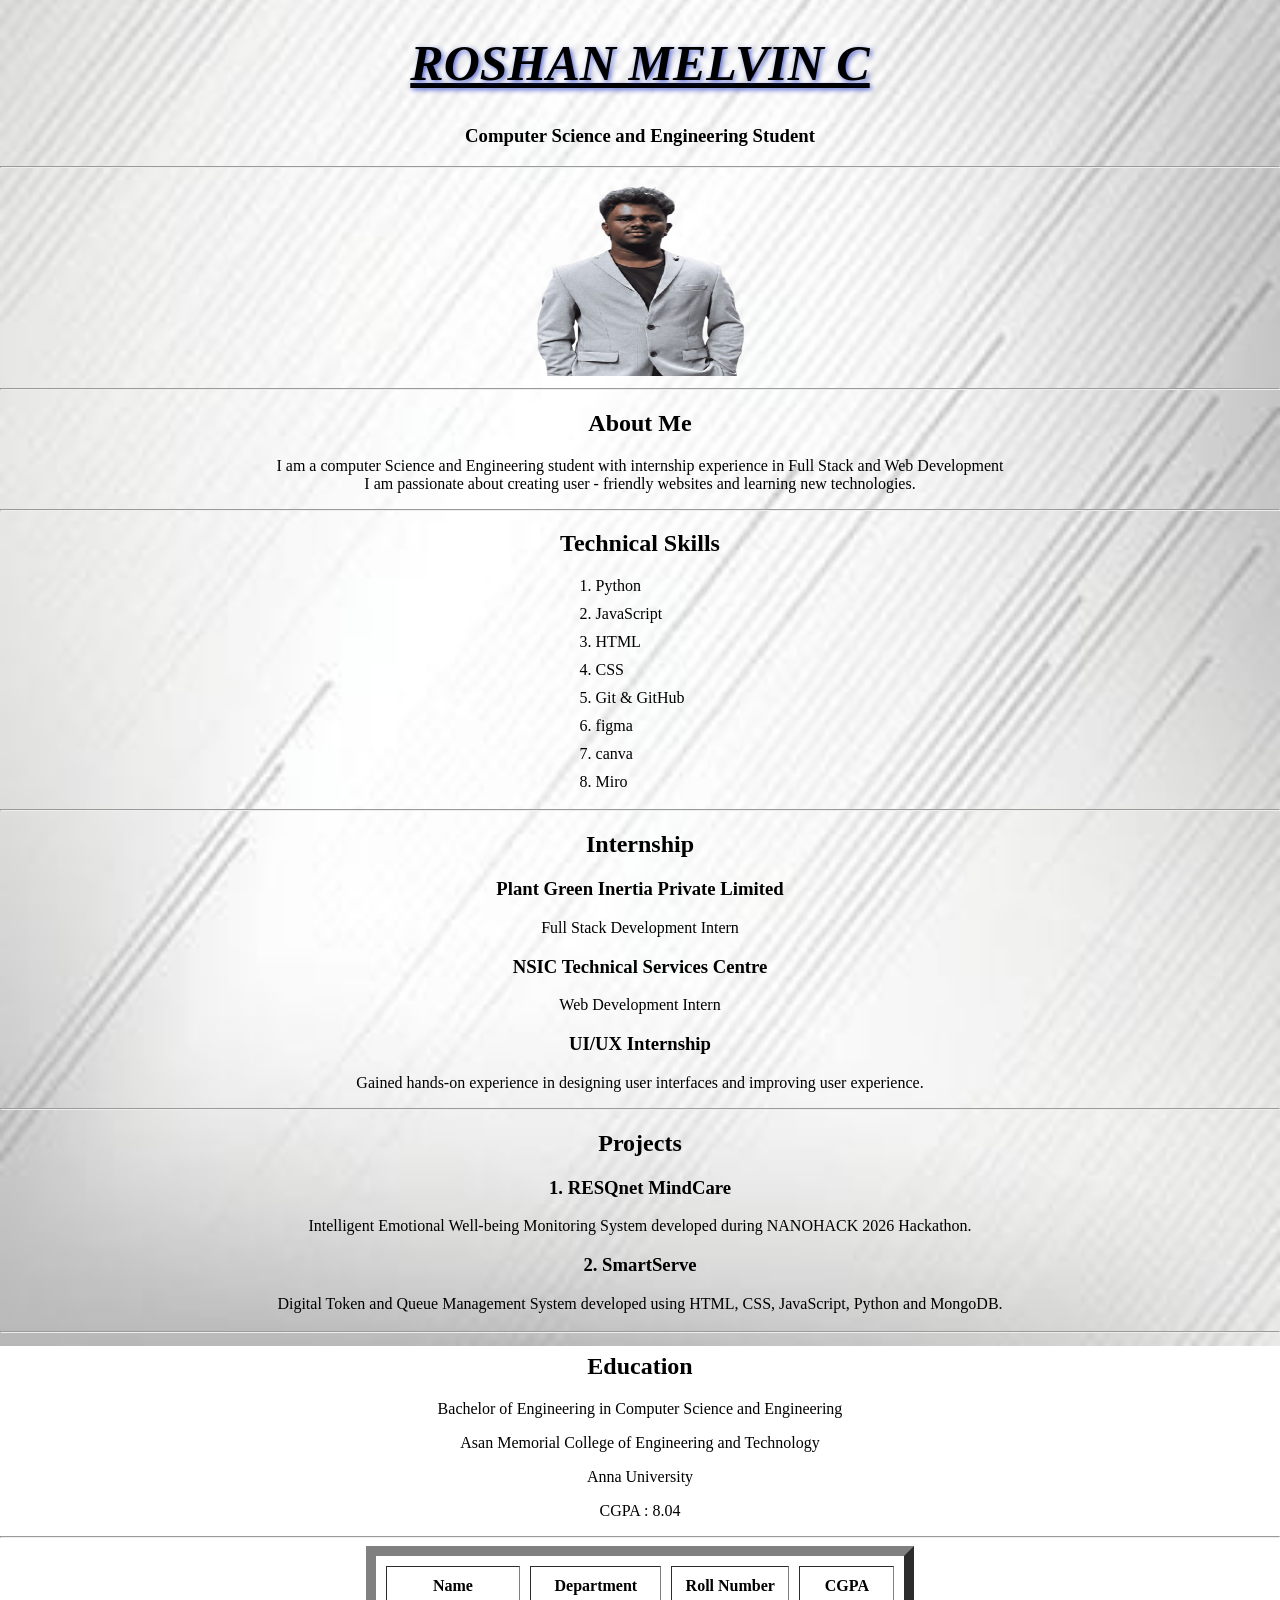
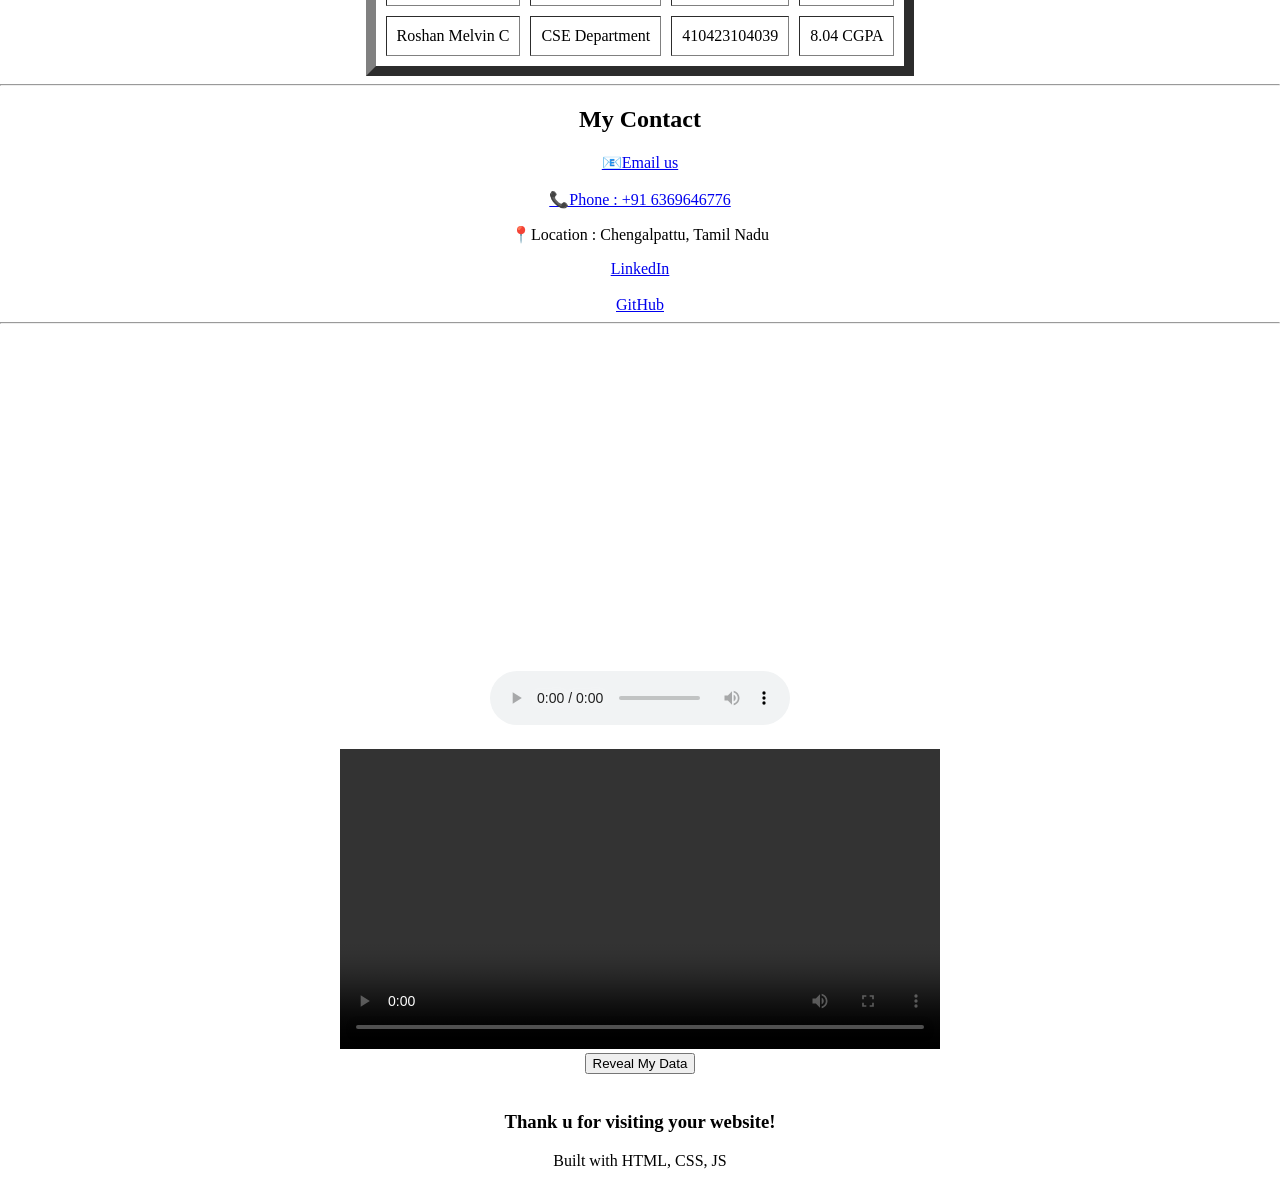
==== index.html @ 1df32031 "Add files via upload" ====
<!DOCTYPE html>
<html lang="en">
<head>

    <title>roshan melvin c - Portfolio</title>
    <link rel="stylesheet" href="folio.css">
</head>
<body>
    <center>
    <h1 class="text-container"> ROSHAN MELVIN C </h1>
    <h3>Computer Science and Engineering Student</h3>
    <hr>
    <img src="WhatsApp_Image_2026-07-28_at_2.01.25_PM-removebg-preview.png" alt="my image" width="300" height="200"><hr>
    <h2>About Me</h2>
    <p>
        I am a computer Science and Engineering student with internship experience
        in Full Stack and Web Development<br> I am passionate about creating 
        user - friendly websites and learning new technologies.
    </p>
<hr>
    
    <h2>Technical Skills</h2>
    <ol class="custom-list">
        <li>Python</li>
        <li>JavaScript</li>
        <li>HTML</li>
        <li>CSS</li>
        <li>Git & GitHub</li>
        <li>figma</li>
        <li>canva</li>
        <li>Miro</li>
    </ol>
    <hr>
    <h2>Internship</h2>
    <h3>Plant Green Inertia Private Limited</h3>
    <p>
        Full Stack Development Intern
    </p>
    <h3>NSIC Technical Services Centre</h3>          
    <p>
        Web Development Intern
    </p>
    <h3>UI/UX Internship</h3>
    <p>
        Gained hands-on experience in designing user interfaces and improving user experience.
    </p>
    <hr>
    <h2>Projects</h2>

    <h3>1. RESQnet MindCare</h3>
    <p>
        Intelligent Emotional Well-being Monitoring System developed during
        NANOHACK 2026 Hackathon.
    </p>

    <h3>2. SmartServe</h3>
    <p>
        Digital Token and Queue Management System developed using
        HTML, CSS, JavaScript, Python and MongoDB.
    </p>
    
    <div class="ui-box"></div><h3>
    <hr>
    <h2>Education</h2>
    <p>
        Bachelor of Engineering in Computer Science and Engineering
    </p>
    <p>
        Asan Memorial College of Engineering and Technology
    </p>
    <p>
        Anna University
    </p>
    <p>
        CGPA : 8.04
    </p>
    <hr>
    <center>
        <table border="10" cellpadding="10" cellspacing="10">
            <tr>
                <th>Name</th>
                <th>Department</th>
                <th>Roll Number</th>
                <th>CGPA</th>
            </tr>
            <tr>
                <td>Roshan Melvin C</td>
                <td>CSE Department</td>
                <td>410423104039</td>
                <td>8.04 CGPA</td>
            </tr>
        </table>        
    </center>
    <hr>
   
    
    <h2>My Contact</h2>
 
  <a href="mailto:roshanmelvinc@gmail.com">📧Email us</a> 
  <br><br> 
    <a href="tel:+916369646776">📞Phone : +91 6369646776</a>

    <p>📍Location : Chengalpattu, Tamil Nadu</p>   <a href="https://www.linkedin.com/in/roshan-melvin-c-5900aa362" target="_blank">LinkedIn</a>
<br><br>
    <a href="https://github.com/roshanmelvinc8" target="_blank">GitHub</a>
    <hr>
    <iframe width="560" height="315" src="https://www.youtube.com/embed/Vsq0itHIOwA?si=XuL3FqBpefOSOFLV" title="YouTube video player" frameborder="0" allow="accelerometer; autoplay; clipboard-write; encrypted-media; gyroscope; picture-in-picture; web-share" referrerpolicy="strict-origin-when-cross-origin" allowfullscreen></iframe>
<div class="audio-container">
    <audio controls>
        <source src="WhatsApp Audio 2026-07-30 at 2.30.30 PM.mpeg" type="audio/mpeg">
        Your browser does not support the audio element.
    </audio>
</div>
<div class="video-container">
    <video src="WhatsApp Video 2026-07-29 at 2.22.00 PM.mp4" controls></video>
</div>
</audio>
<button id = "RevealButton">Reveal My Data</button>
<div id = "displayDiv"></div>
<script src="log.js"></script>
<br>

        <h3>Thank u for visiting your website!  </h3>
        <p>Built with HTML, CSS, JS</p>

         
    <title>time clock</title>
    <center>

     <p id="currentTime"></p>
     <script src="folio.js"></script>
        
</center>

</body>
</html>
---- folio.css ----
.custom-list{
display: inline-block;
margin:0% auto;
text-align: left;
padding-left: 20px;
padding-right: 20px;
}

.custom-list li{
    margin-bottom: 10px;
}
.logbox :hover{
    background-color: #b831b6;
    color: #5d1048;
}
.audio-container {
    text-align: center;
    margin-top: 20px;
}
.video-container {
    text-align: center;
    margin-top: 20px;
    
}
.video-container video {
    width: 100%;
    max-width: 600px;
}
body{
    background-image: url('WhatsApp Image 2026-07-30 at 9.14.13 PM (1).jpeg');
    margin: 0;
    min-height: 100vh;
    background-size: cover;
    background-repeat: no-repeat;
    background-position: center;
    background-attachment: fixed;
}
.text-container {
    font-family: 'Times New Roman', Times, serif;
    font-size: 50px;
    font-style: italic;
    font-weight: bold;
    font-variant: small-caps;
    font-display:fallback;
    color: black;
    text-decoration:underline;
    text-shadow: 2px 2px 5px rgba(29, 54, 198, 0.708);
}

.contact-button {
    background-color: #5d1048;
    color: #fff;
    border: none;
    padding: 10px 20px;
    cursor: pointer;
    border-radius: 5px;
}
.contact-button:hover {
    background-color: #3c411ee1;
}
h1{
    text-align: center;
    color: #d32044cc; 

}
.details {
    margin-top: 20px;
    font-size: 18px;
    font-weight: 100px;
}
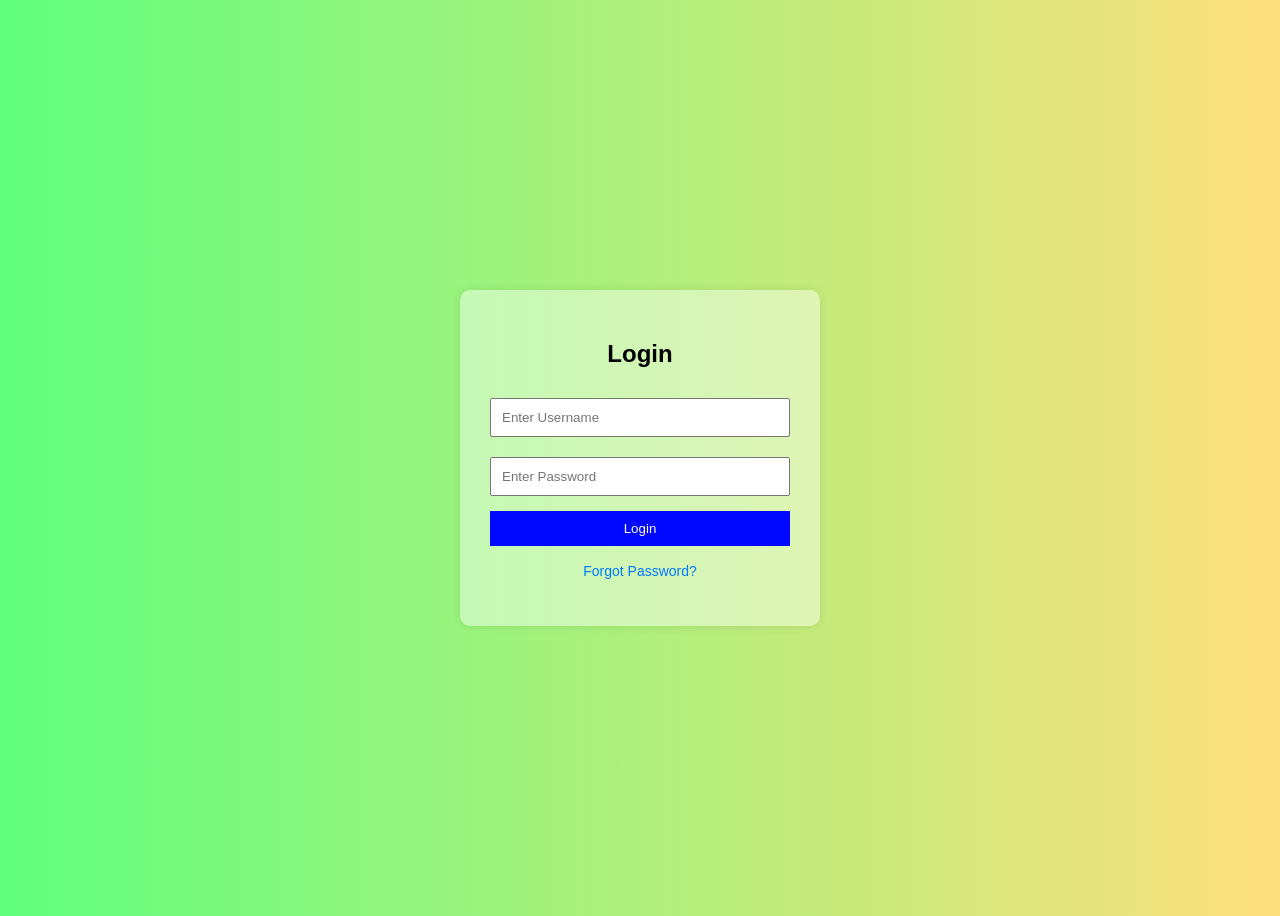
==== commit b70ac1bd: "Add files via upload" ====
--- a/index.html
+++ b/index.html
@@ -1,136 +1,29 @@
 <!DOCTYPE html>
 <html lang="en">
 <head>
-
-    <title>roshan melvin c - Portfolio</title>
-    <link rel="stylesheet" href="folio.css">
+    <meta charset="UTF-8">
+    <title>Login</title>
+    <link rel="stylesheet" href="log.css">
 </head>
 <body>
-    <center>
-    <h1 class="text-container"> ROSHAN MELVIN C </h1>
-    <h3>Computer Science and Engineering Student</h3>
-    <hr>
-    <img src="WhatsApp_Image_2026-07-28_at_2.01.25_PM-removebg-preview.png" alt="my image" width="300" height="200"><hr>
-    <h2>About Me</h2>
-    <p>
-        I am a computer Science and Engineering student with internship experience
-        in Full Stack and Web Development<br> I am passionate about creating 
-        user - friendly websites and learning new technologies.
-    </p>
-<hr>
-    
-    <h2>Technical Skills</h2>
-    <ol class="custom-list">
-        <li>Python</li>
-        <li>JavaScript</li>
-        <li>HTML</li>
-        <li>CSS</li>
-        <li>Git & GitHub</li>
-        <li>figma</li>
-        <li>canva</li>
-        <li>Miro</li>
-    </ol>
-    <hr>
-    <h2>Internship</h2>
-    <h3>Plant Green Inertia Private Limited</h3>
-    <p>
-        Full Stack Development Intern
-    </p>
-    <h3>NSIC Technical Services Centre</h3>          
-    <p>
-        Web Development Intern
-    </p>
-    <h3>UI/UX Internship</h3>
-    <p>
-        Gained hands-on experience in designing user interfaces and improving user experience.
-    </p>
-    <hr>
-    <h2>Projects</h2>
+    <div class="login-container">
+        <h2>Login</h2>
+        <input type="text" id="username" placeholder="Enter Username">
+        <input type="password" id="password" placeholder="Enter Password">
+        <button onclick="login()">Login</button>
+        <p><a href="#" onclick="showForgotPassword(); return false;">Forgot Password?</a></p>
+        <p id="error"></p>
 
-    <h3>1. RESQnet MindCare</h3>
-    <p>
-        Intelligent Emotional Well-being Monitoring System developed during
-        NANOHACK 2026 Hackathon.
-    </p>
+        <div id="forgot-password-form" class="forgot-password-form">
+            <h3>Reset Password</h3>
+            <input type="password" id="newPassword" placeholder="Set New Password">
+            <input type="password" id="confirmPassword" placeholder="Confirm New Password">
+            <button type="button" onclick="resetPassword()">Reset Password</button>
+            <p id="reset-message"></p>
+            <a href="#" onclick="hideForgotPassword(); return false;">Back to Login</a>
+        </div>
+    </div>
 
-    <h3>2. SmartServe</h3>
-    <p>
-        Digital Token and Queue Management System developed using
-        HTML, CSS, JavaScript, Python and MongoDB.
-    </p>
-    
-    <div class="ui-box"></div><h3>
-    <hr>
-    <h2>Education</h2>
-    <p>
-        Bachelor of Engineering in Computer Science and Engineering
-    </p>
-    <p>
-        Asan Memorial College of Engineering and Technology
-    </p>
-    <p>
-        Anna University
-    </p>
-    <p>
-        CGPA : 8.04
-    </p>
-    <hr>
-    <center>
-        <table border="10" cellpadding="10" cellspacing="10">
-            <tr>
-                <th>Name</th>
-                <th>Department</th>
-                <th>Roll Number</th>
-                <th>CGPA</th>
-            </tr>
-            <tr>
-                <td>Roshan Melvin C</td>
-                <td>CSE Department</td>
-                <td>410423104039</td>
-                <td>8.04 CGPA</td>
-            </tr>
-        </table>        
-    </center>
-    <hr>
-   
-    
-    <h2>My Contact</h2>
- 
-  <a href="mailto:roshanmelvinc@gmail.com">📧Email us</a> 
-  <br><br> 
-    <a href="tel:+916369646776">📞Phone : +91 6369646776</a>
-
-    <p>📍Location : Chengalpattu, Tamil Nadu</p>   <a href="https://www.linkedin.com/in/roshan-melvin-c-5900aa362" target="_blank">LinkedIn</a>
-<br><br>
-    <a href="https://github.com/roshanmelvinc8" target="_blank">GitHub</a>
-    <hr>
-    <iframe width="560" height="315" src="https://www.youtube.com/embed/Vsq0itHIOwA?si=XuL3FqBpefOSOFLV" title="YouTube video player" frameborder="0" allow="accelerometer; autoplay; clipboard-write; encrypted-media; gyroscope; picture-in-picture; web-share" referrerpolicy="strict-origin-when-cross-origin" allowfullscreen></iframe>
-<div class="audio-container">
-    <audio controls>
-        <source src="WhatsApp Audio 2026-07-30 at 2.30.30 PM.mpeg" type="audio/mpeg">
-        Your browser does not support the audio element.
-    </audio>
-</div>
-<div class="video-container">
-    <video src="WhatsApp Video 2026-07-29 at 2.22.00 PM.mp4" controls></video>
-</div>
-</audio>
-<button id = "RevealButton">Reveal My Data</button>
-<div id = "displayDiv"></div>
-<script src="log.js"></script>
-<br>
-
-        <h3>Thank u for visiting your website!  </h3>
-        <p>Built with HTML, CSS, JS</p>
-
-         
-    <title>time clock</title>
-    <center>
-
-     <p id="currentTime"></p>
-     <script src="folio.js"></script>
-        
-</center>
-
+    <script src="log.js"></script>
 </body>
-</html>+</html
--- a/log.css
+++ b/log.css
@@ -0,0 +1,59 @@
+body {
+    font-family: Arial;
+    background: linear-gradient(to right, #5fff7c, #fedf7b);
+    display: flex;
+    justify-content: center;
+    align-items: center;
+    height: 100vh;
+}
+
+.login-container {
+    background: rgba(255, 255, 255, 0.433);
+    padding: 30px;
+    border-radius: 10px;
+    box-shadow: 0 0 10px rgba(0,0,0,0.1);
+    width: 300px;
+    text-align: center;
+}
+
+input {
+    width: 100%;
+    padding: 10px;
+    margin: 10px 0;
+    box-sizing: border-box;
+}
+
+button {
+    width: 100%;
+    padding: 10px;
+    background: #0008ff;
+    color: white;
+    border: none;
+    cursor: pointer;
+    margin-top: 5px;
+}
+
+.forgot-password-form {
+    display: none;
+    margin-top: 15px;
+    padding-top: 15px;
+    border-top: 1px solid #ddd;
+}
+
+.forgot-password-form h3 {
+    margin: 0 0 10px;
+}
+
+.forgot-password-form a,
+.login-container a {
+    color: #0078ff;
+    text-decoration: none;
+    font-size: 14px;
+}
+
+#error,
+#reset-message {
+    color: red;
+    font-size: 14px;
+    margin-top: 10px;
+}
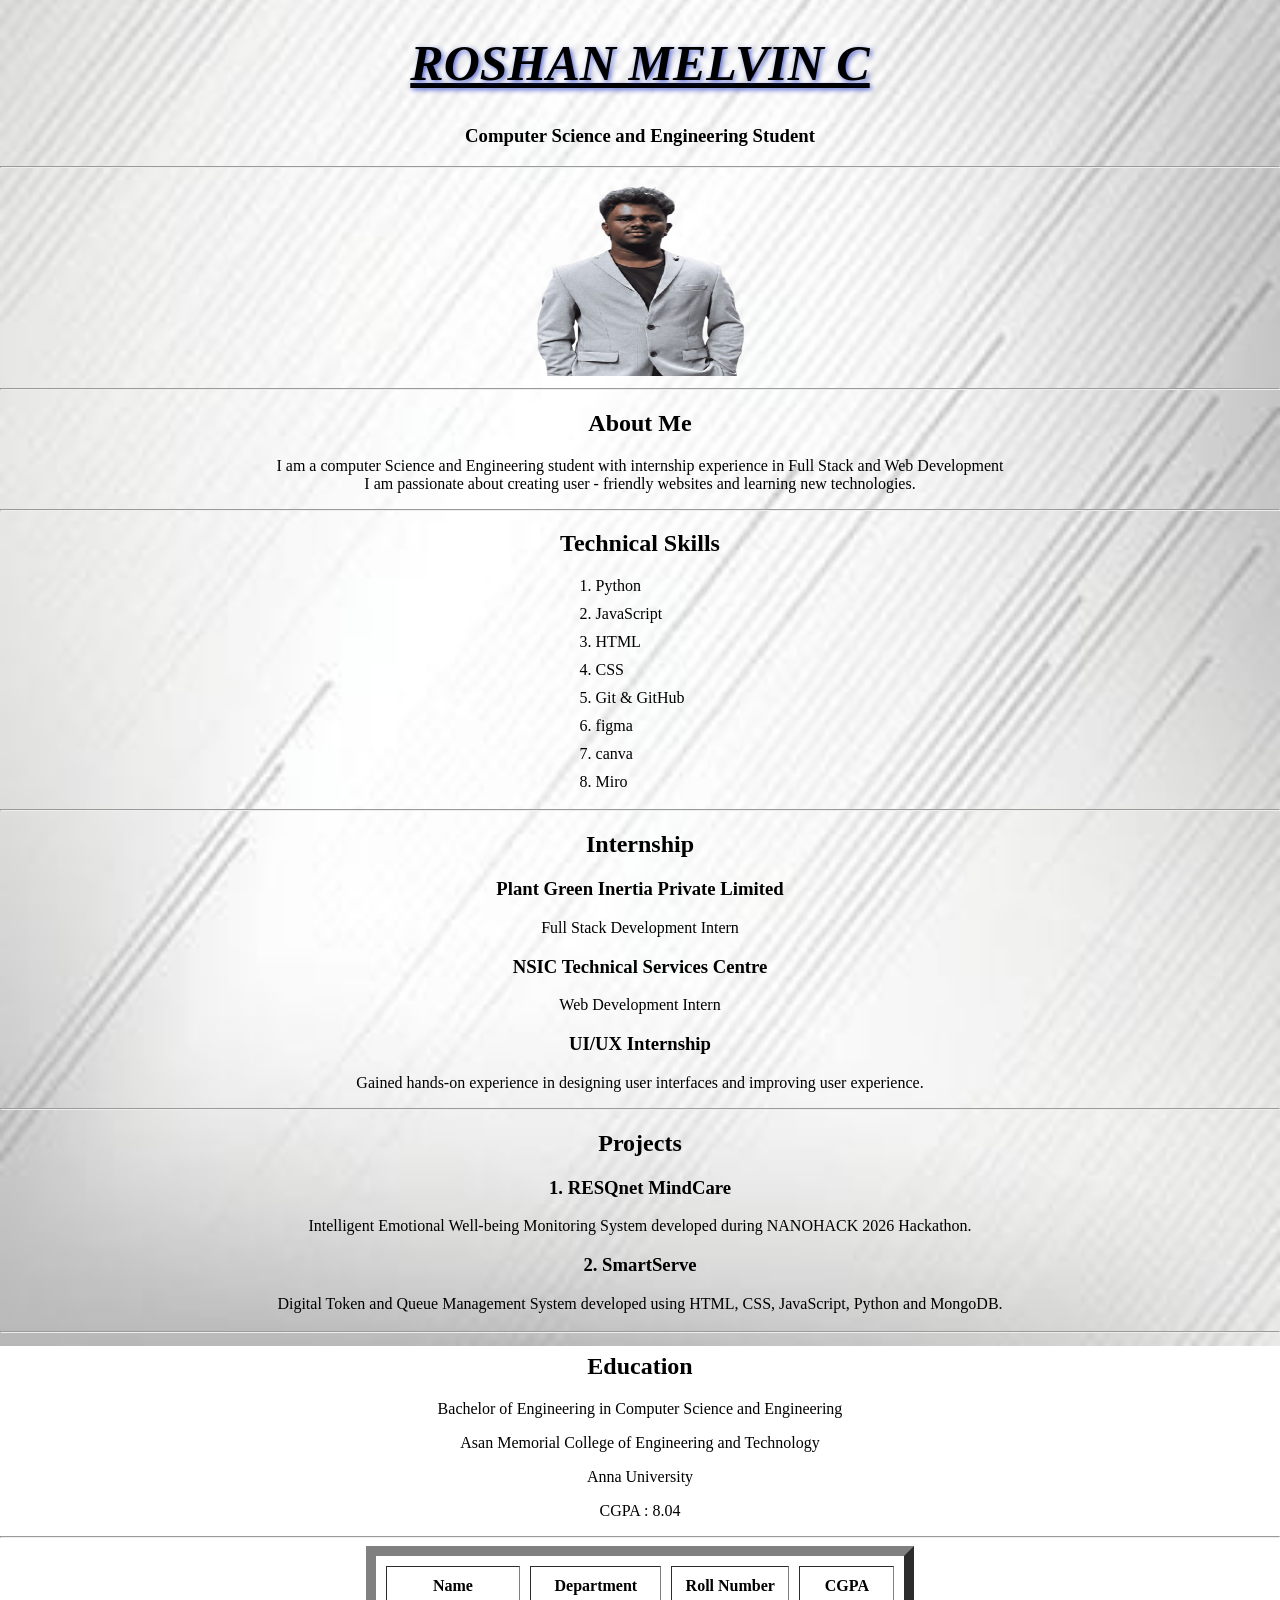
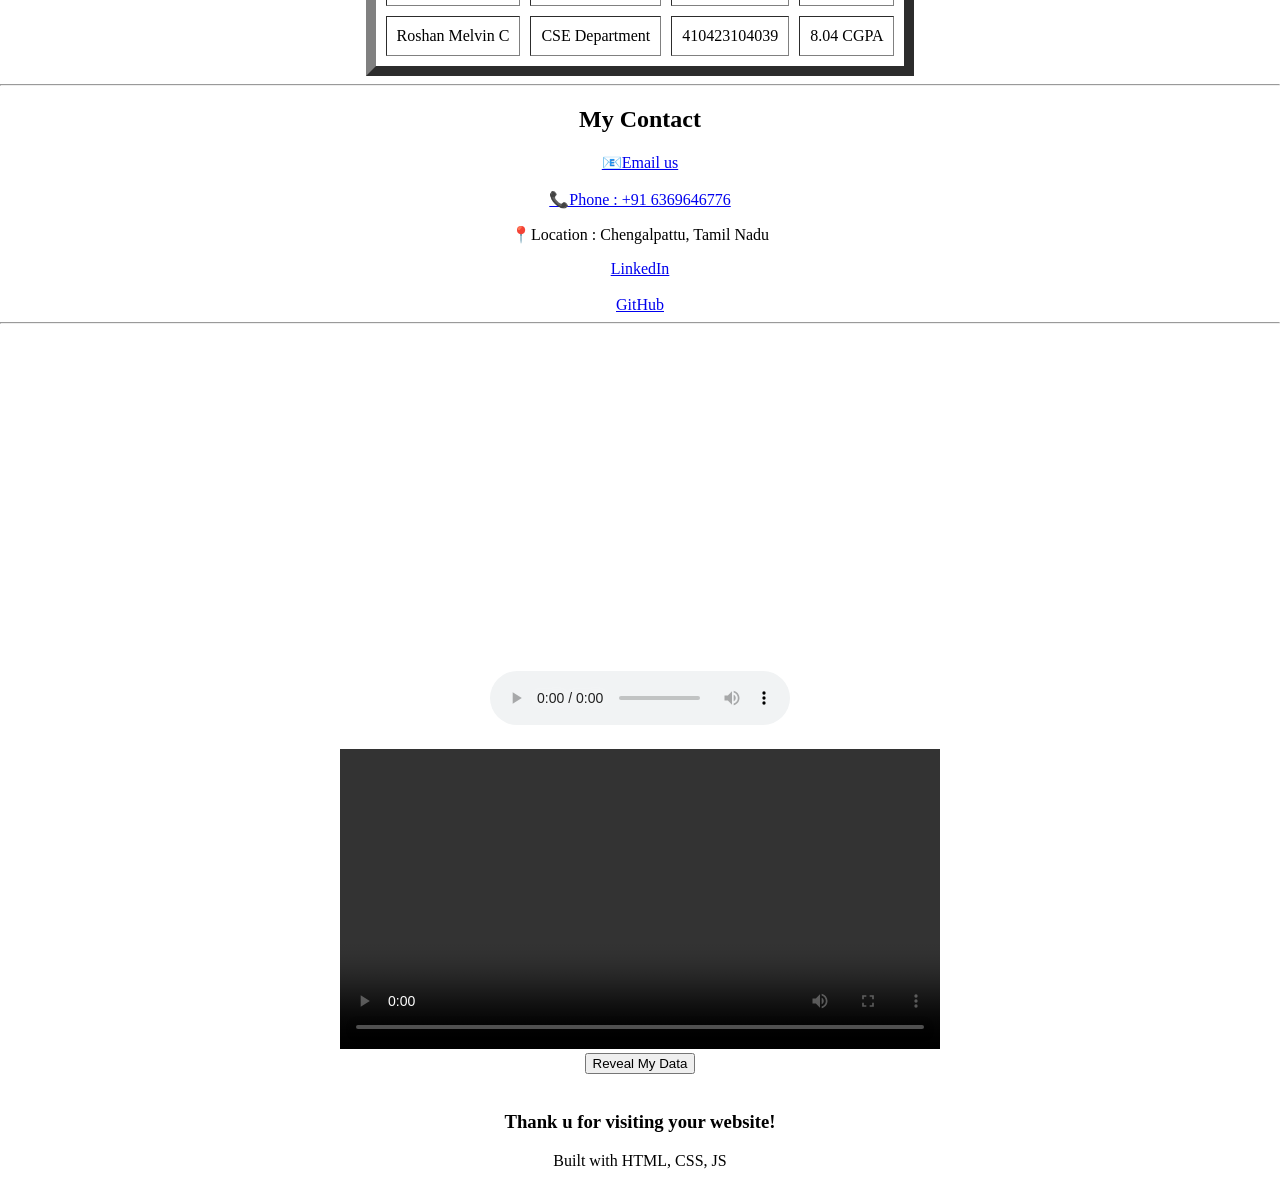
==== commit ca45399e: "Add files via upload" ====
--- a/index.html
+++ b/index.html
@@ -1,29 +1,136 @@
 <!DOCTYPE html>
 <html lang="en">
 <head>
-    <meta charset="UTF-8">
-    <title>Login</title>
-    <link rel="stylesheet" href="log.css">
+
+    <title>roshan melvin c - Portfolio</title>
+    <link rel="stylesheet" href="folio.css">
 </head>
 <body>
-    <div class="login-container">
-        <h2>Login</h2>
-        <input type="text" id="username" placeholder="Enter Username">
-        <input type="password" id="password" placeholder="Enter Password">
-        <button onclick="login()">Login</button>
-        <p><a href="#" onclick="showForgotPassword(); return false;">Forgot Password?</a></p>
-        <p id="error"></p>
+    <center>
+    <h1 class="text-container"> ROSHAN MELVIN C </h1>
+    <h3>Computer Science and Engineering Student</h3>
+    <hr>
+    <img src="WhatsApp_Image_2026-07-28_at_2.01.25_PM-removebg-preview.png" alt="my image" width="300" height="200"><hr>
+    <h2>About Me</h2>
+    <p>
+        I am a computer Science and Engineering student with internship experience
+        in Full Stack and Web Development<br> I am passionate about creating 
+        user - friendly websites and learning new technologies.
+    </p>
+<hr>
+    
+    <h2>Technical Skills</h2>
+    <ol class="custom-list">
+        <li>Python</li>
+        <li>JavaScript</li>
+        <li>HTML</li>
+        <li>CSS</li>
+        <li>Git & GitHub</li>
+        <li>figma</li>
+        <li>canva</li>
+        <li>Miro</li>
+    </ol>
+    <hr>
+    <h2>Internship</h2>
+    <h3>Plant Green Inertia Private Limited</h3>
+    <p>
+        Full Stack Development Intern
+    </p>
+    <h3>NSIC Technical Services Centre</h3>          
+    <p>
+        Web Development Intern
+    </p>
+    <h3>UI/UX Internship</h3>
+    <p>
+        Gained hands-on experience in designing user interfaces and improving user experience.
+    </p>
+    <hr>
+    <h2>Projects</h2>
 
-        <div id="forgot-password-form" class="forgot-password-form">
-            <h3>Reset Password</h3>
-            <input type="password" id="newPassword" placeholder="Set New Password">
-            <input type="password" id="confirmPassword" placeholder="Confirm New Password">
-            <button type="button" onclick="resetPassword()">Reset Password</button>
-            <p id="reset-message"></p>
-            <a href="#" onclick="hideForgotPassword(); return false;">Back to Login</a>
-        </div>
-    </div>
+    <h3>1. RESQnet MindCare</h3>
+    <p>
+        Intelligent Emotional Well-being Monitoring System developed during
+        NANOHACK 2026 Hackathon.
+    </p>
 
-    <script src="log.js"></script>
+    <h3>2. SmartServe</h3>
+    <p>
+        Digital Token and Queue Management System developed using
+        HTML, CSS, JavaScript, Python and MongoDB.
+    </p>
+    
+    <div class="ui-box"></div><h3>
+    <hr>
+    <h2>Education</h2>
+    <p>
+        Bachelor of Engineering in Computer Science and Engineering
+    </p>
+    <p>
+        Asan Memorial College of Engineering and Technology
+    </p>
+    <p>
+        Anna University
+    </p>
+    <p>
+        CGPA : 8.04
+    </p>
+    <hr>
+    <center>
+        <table border="10" cellpadding="10" cellspacing="10">
+            <tr>
+                <th>Name</th>
+                <th>Department</th>
+                <th>Roll Number</th>
+                <th>CGPA</th>
+            </tr>
+            <tr>
+                <td>Roshan Melvin C</td>
+                <td>CSE Department</td>
+                <td>410423104039</td>
+                <td>8.04 CGPA</td>
+            </tr>
+        </table>        
+    </center>
+    <hr>
+   
+    
+    <h2>My Contact</h2>
+ 
+  <a href="mailto:roshanmelvinc@gmail.com">📧Email us</a> 
+  <br><br> 
+    <a href="tel:+916369646776">📞Phone : +91 6369646776</a>
+
+    <p>📍Location : Chengalpattu, Tamil Nadu</p>   <a href="https://www.linkedin.com/in/roshan-melvin-c-5900aa362" target="_blank">LinkedIn</a>
+<br><br>
+    <a href="https://github.com/roshanmelvinc8" target="_blank">GitHub</a>
+    <hr>
+    <iframe width="560" height="315" src="https://www.youtube.com/embed/Vsq0itHIOwA?si=XuL3FqBpefOSOFLV" title="YouTube video player" frameborder="0" allow="accelerometer; autoplay; clipboard-write; encrypted-media; gyroscope; picture-in-picture; web-share" referrerpolicy="strict-origin-when-cross-origin" allowfullscreen></iframe>
+<div class="audio-container">
+    <audio controls>
+        <source src="WhatsApp Audio 2026-07-30 at 2.30.30 PM.mpeg" type="audio/mpeg">
+        Your browser does not support the audio element.
+    </audio>
+</div>
+<div class="video-container">
+    <video src="WhatsApp Video 2026-07-29 at 2.22.00 PM.mp4" controls></video>
+</div>
+</audio>
+<button id = "RevealButton">Reveal My Data</button>
+<div id = "displayDiv"></div>
+<script src="log.js"></script>
+<br>
+
+        <h3>Thank u for visiting your website!  </h3>
+        <p>Built with HTML, CSS, JS</p>
+
+         
+    <title>time clock</title>
+    <center>
+
+     <p id="currentTime"></p>
+     <script src="log.js"></script>
+        
+</center>
+
 </body>
-</html+</html>
--- a/folio.css
+++ b/folio.css
@@ -0,0 +1,70 @@
+.custom-list{
+display: inline-block;
+margin:0% auto;
+text-align: left;
+padding-left: 20px;
+padding-right: 20px;
+}
+
+.custom-list li{
+    margin-bottom: 10px;
+}
+.logbox :hover{
+    background-color: #b831b6;
+    color: #5d1048;
+}
+.audio-container {
+    text-align: center;
+    margin-top: 20px;
+}
+.video-container {
+    text-align: center;
+    margin-top: 20px;
+    
+}
+.video-container video {
+    width: 100%;
+    max-width: 600px;
+}
+body{
+    background-image: url('WhatsApp Image 2026-07-30 at 9.14.13 PM (1).jpeg');
+    margin: 0;
+    min-height: 100vh;
+    background-size: cover;
+    background-repeat: no-repeat;
+    background-position: center;
+    background-attachment: fixed;
+}
+.text-container {
+    font-family: 'Times New Roman', Times, serif;
+    font-size: 50px;
+    font-style: italic;
+    font-weight: bold;
+    font-variant: small-caps;
+    font-display:fallback;
+    color: black;
+    text-decoration:underline;
+    text-shadow: 2px 2px 5px rgba(29, 54, 198, 0.708);
+}
+
+.contact-button {
+    background-color: #5d1048;
+    color: #fff;
+    border: none;
+    padding: 10px 20px;
+    cursor: pointer;
+    border-radius: 5px;
+}
+.contact-button:hover {
+    background-color: #3c411ee1;
+}
+h1{
+    text-align: center;
+    color: #d32044cc; 
+
+}
+.details {
+    margin-top: 20px;
+    font-size: 18px;
+    font-weight: 100px;
+}
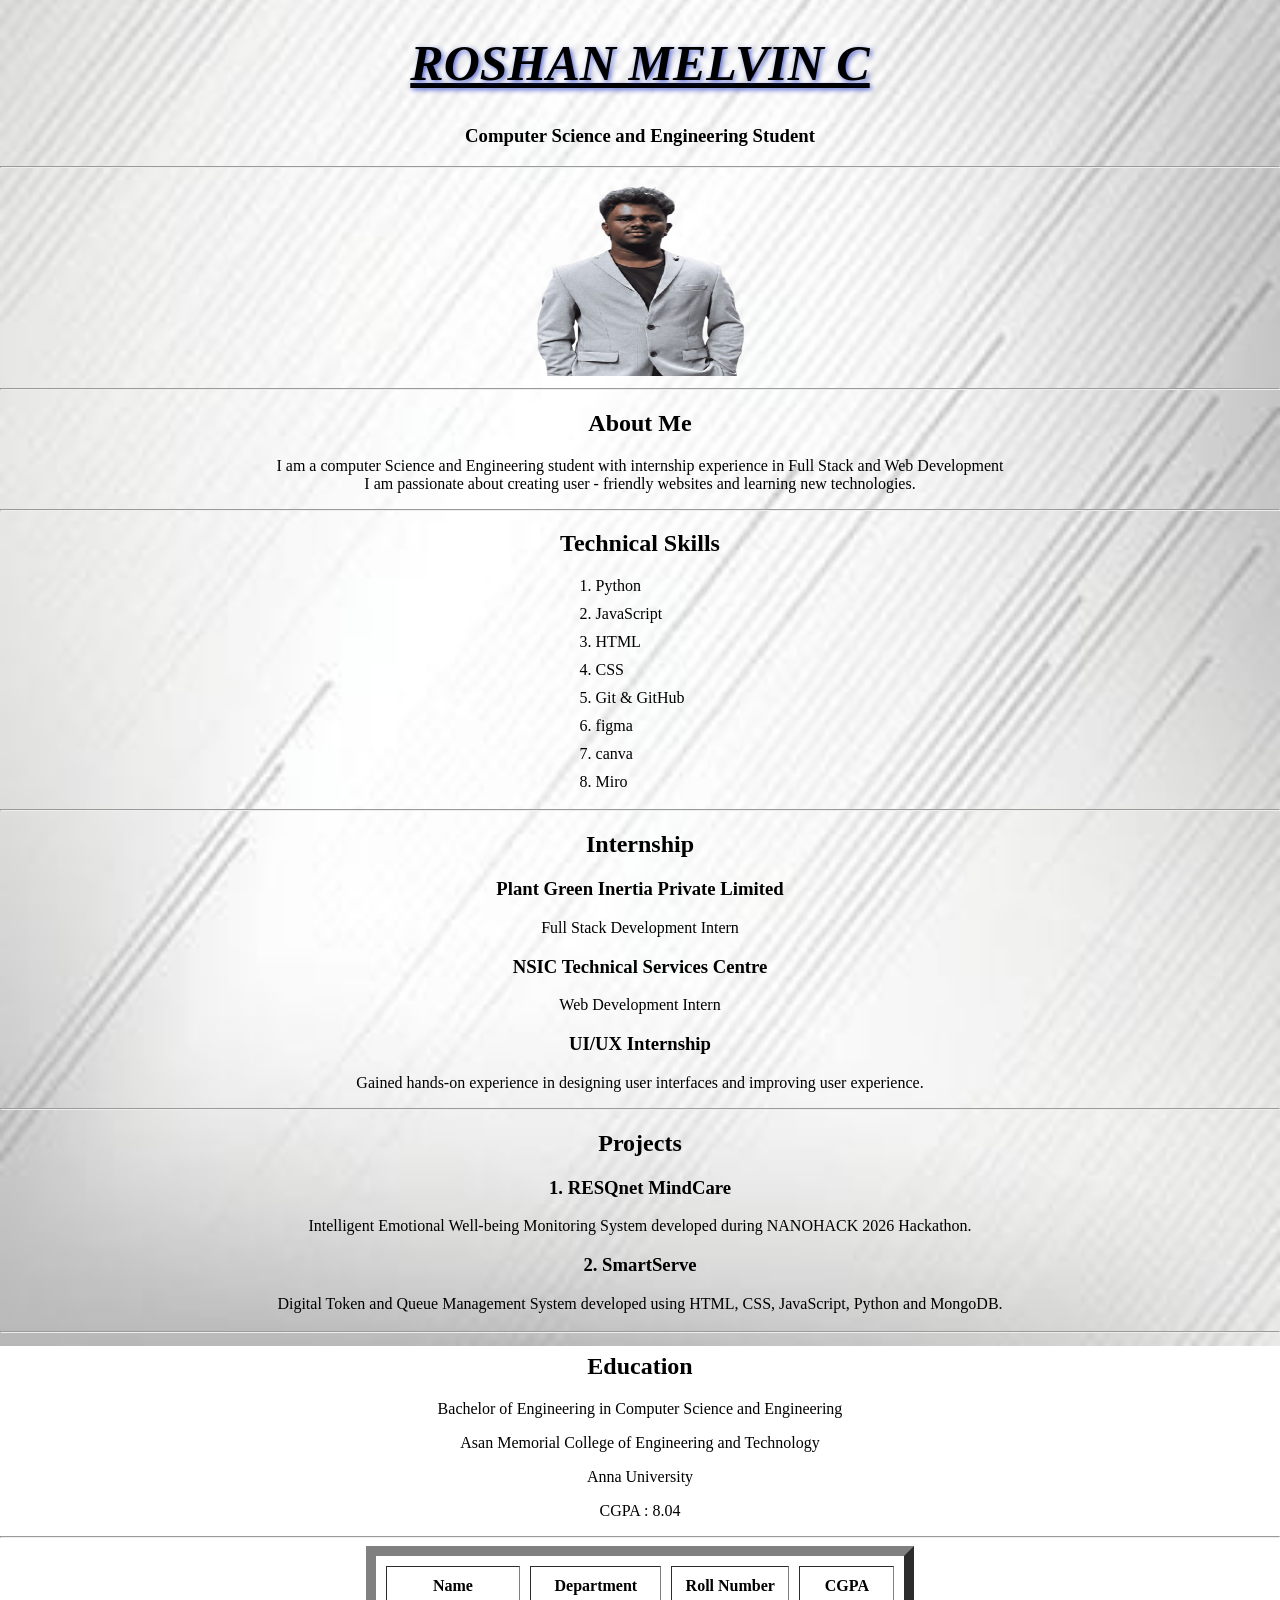
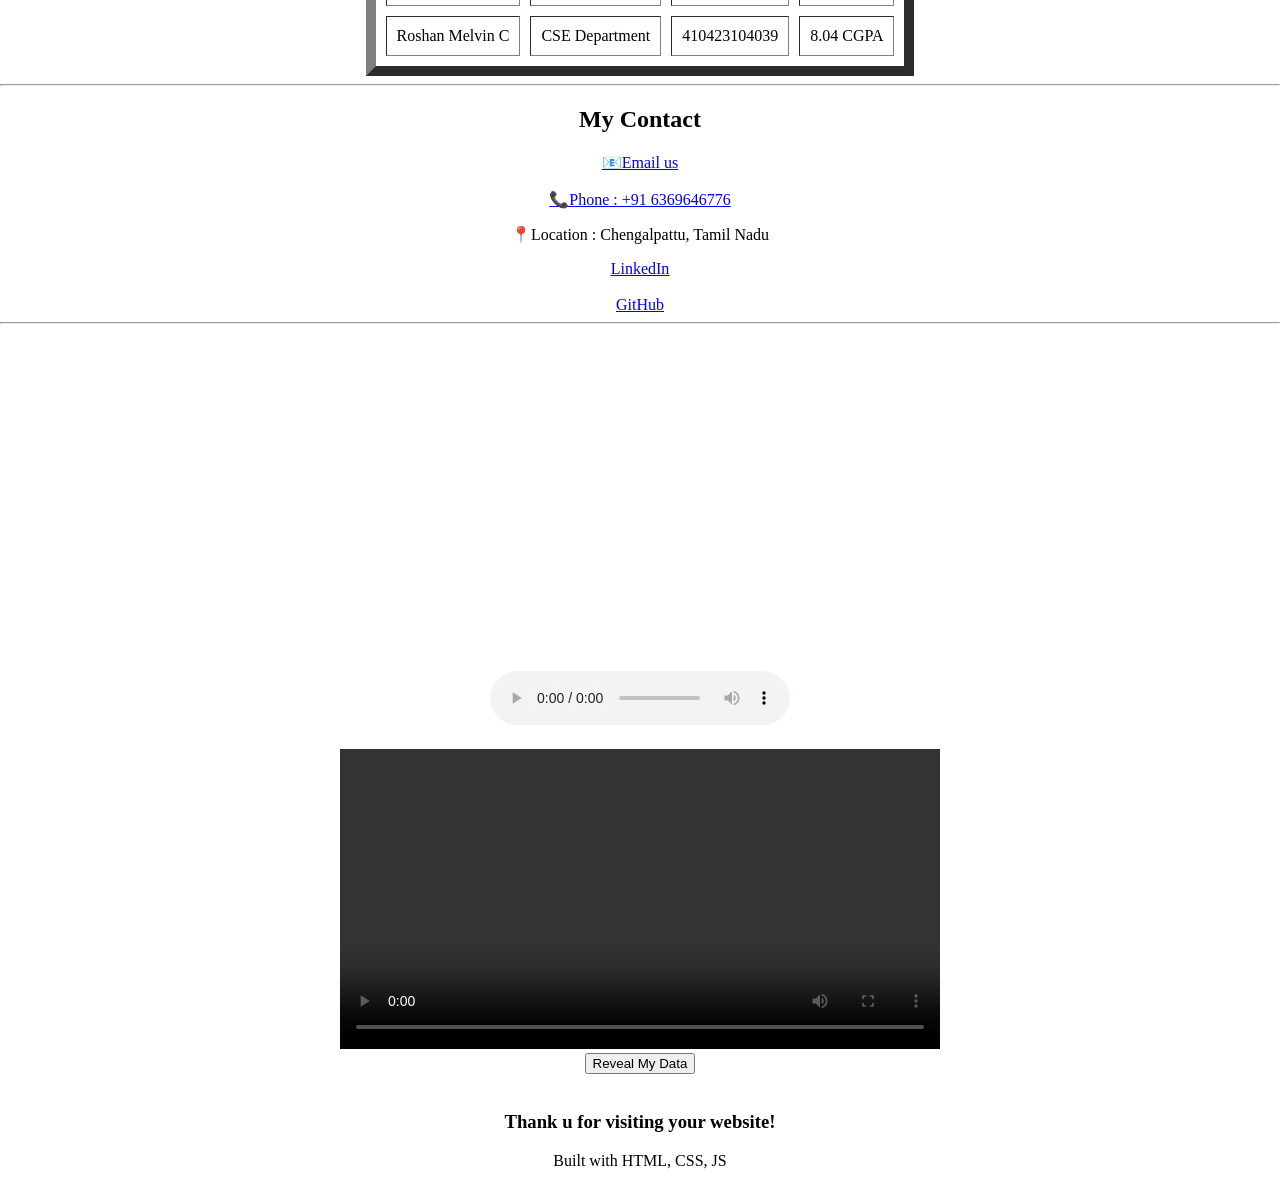
==== commit 9048609a: "Add files via upload" ====
--- a/index.html
+++ b/index.html
@@ -1,6 +1,7 @@
 <!DOCTYPE html>
 <html lang="en">
 <head>
+    <meta name="google-site-verification" content="iLelJ-JzVqHlPfaTXvWaZZZc9USrKglnvLiqv8NoAZ8" />
 
     <title>roshan melvin c - Portfolio</title>
     <link rel="stylesheet" href="folio.css">
@@ -119,7 +120,6 @@
 <div id = "displayDiv"></div>
 <script src="log.js"></script>
 <br>
-
         <h3>Thank u for visiting your website!  </h3>
         <p>Built with HTML, CSS, JS</p>
 
@@ -127,9 +127,12 @@
     <title>time clock</title>
     <center>
 
-     <p id="currentTime"></p>
-     <script src="log.js"></script>
-        
+      <center>
+      <h1 class="title"></h1>
+      <p id="currenttime"></p>
+      <script src="all.js"></script>
+  </body>
+  </center>
 </center>
 
 </body>
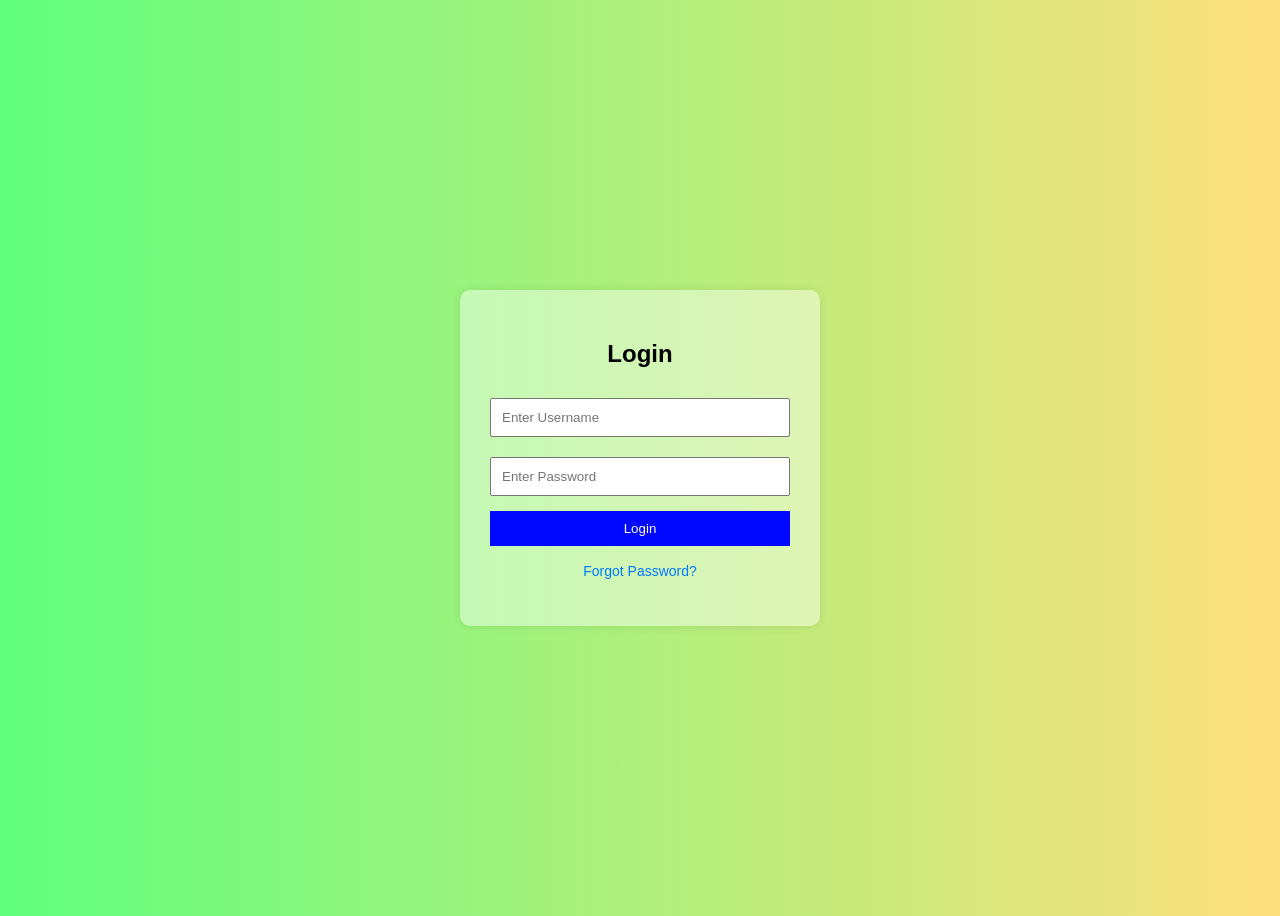
==== commit 068a45f8: "Add files via upload" ====
--- a/index.html
+++ b/index.html
@@ -1,139 +1,31 @@
 <!DOCTYPE html>
 <html lang="en">
 <head>
-    <meta name="google-site-verification" content="iLelJ-JzVqHlPfaTXvWaZZZc9USrKglnvLiqv8NoAZ8" />
-
-    <title>roshan melvin c - Portfolio</title>
-    <link rel="stylesheet" href="folio.css">
+    <meta charset="UTF-8">
+    <title>Login</title>
+    <link rel="stylesheet" href="log.css">
 </head>
 <body>
-    <center>
-    <h1 class="text-container"> ROSHAN MELVIN C </h1>
-    <h3>Computer Science and Engineering Student</h3>
-    <hr>
-    <img src="WhatsApp_Image_2026-07-28_at_2.01.25_PM-removebg-preview.png" alt="my image" width="300" height="200"><hr>
-    <h2>About Me</h2>
-    <p>
-        I am a computer Science and Engineering student with internship experience
-        in Full Stack and Web Development<br> I am passionate about creating 
-        user - friendly websites and learning new technologies.
-    </p>
-<hr>
-    
-    <h2>Technical Skills</h2>
-    <ol class="custom-list">
-        <li>Python</li>
-        <li>JavaScript</li>
-        <li>HTML</li>
-        <li>CSS</li>
-        <li>Git & GitHub</li>
-        <li>figma</li>
-        <li>canva</li>
-        <li>Miro</li>
-    </ol>
-    <hr>
-    <h2>Internship</h2>
-    <h3>Plant Green Inertia Private Limited</h3>
-    <p>
-        Full Stack Development Intern
-    </p>
-    <h3>NSIC Technical Services Centre</h3>          
-    <p>
-        Web Development Intern
-    </p>
-    <h3>UI/UX Internship</h3>
-    <p>
-        Gained hands-on experience in designing user interfaces and improving user experience.
-    </p>
-    <hr>
-    <h2>Projects</h2>
+    <div class="login-container">
+        <h2>Login</h2>
+        <input type="text" id="username" placeholder="Enter Username">
+        <input type="password" id="password" placeholder="Enter Password">
+        <button onclick="login()">Login</button>
+        <p><a href="#" onclick="showForgotPassword(); return false;">Forgot Password?</a></p>
+        <p id="error"></p>
 
-    <h3>1. RESQnet MindCare</h3>
-    <p>
-        Intelligent Emotional Well-being Monitoring System developed during
-        NANOHACK 2026 Hackathon.
-    </p>
+        <div id="forgot-password-form" class="forgot-password-form">
+            <h3>Reset Password</h3>
+            <input type="password" id="newPassword" placeholder="Set New Password">
+            <input type="password" id="confirmPassword" placeholder="Confirm New Password">
+            <button type="button" onclick="resetPassword()">Reset Password</button>
+            <p id="reset-message"></p>
+            <a href="#" onclick="hideForgotPassword(); return false;">Back to Login</a>
+        </div>
+    </div>
+   
 
-    <h3>2. SmartServe</h3>
-    <p>
-        Digital Token and Queue Management System developed using
-        HTML, CSS, JavaScript, Python and MongoDB.
-    </p>
-    
-    <div class="ui-box"></div><h3>
-    <hr>
-    <h2>Education</h2>
-    <p>
-        Bachelor of Engineering in Computer Science and Engineering
-    </p>
-    <p>
-        Asan Memorial College of Engineering and Technology
-    </p>
-    <p>
-        Anna University
-    </p>
-    <p>
-        CGPA : 8.04
-    </p>
-    <hr>
-    <center>
-        <table border="10" cellpadding="10" cellspacing="10">
-            <tr>
-                <th>Name</th>
-                <th>Department</th>
-                <th>Roll Number</th>
-                <th>CGPA</th>
-            </tr>
-            <tr>
-                <td>Roshan Melvin C</td>
-                <td>CSE Department</td>
-                <td>410423104039</td>
-                <td>8.04 CGPA</td>
-            </tr>
-        </table>        
-    </center>
-    <hr>
-   
-    
-    <h2>My Contact</h2>
- 
-  <a href="mailto:roshanmelvinc@gmail.com">📧Email us</a> 
-  <br><br> 
-    <a href="tel:+916369646776">📞Phone : +91 6369646776</a>
-
-    <p>📍Location : Chengalpattu, Tamil Nadu</p>   <a href="https://www.linkedin.com/in/roshan-melvin-c-5900aa362" target="_blank">LinkedIn</a>
-<br><br>
-    <a href="https://github.com/roshanmelvinc8" target="_blank">GitHub</a>
-    <hr>
-    <iframe width="560" height="315" src="https://www.youtube.com/embed/Vsq0itHIOwA?si=XuL3FqBpefOSOFLV" title="YouTube video player" frameborder="0" allow="accelerometer; autoplay; clipboard-write; encrypted-media; gyroscope; picture-in-picture; web-share" referrerpolicy="strict-origin-when-cross-origin" allowfullscreen></iframe>
-<div class="audio-container">
-    <audio controls>
-        <source src="WhatsApp Audio 2026-07-30 at 2.30.30 PM.mpeg" type="audio/mpeg">
-        Your browser does not support the audio element.
-    </audio>
-</div>
-<div class="video-container">
-    <video src="WhatsApp Video 2026-07-29 at 2.22.00 PM.mp4" controls></video>
-</div>
-</audio>
-<button id = "RevealButton">Reveal My Data</button>
-<div id = "displayDiv"></div>
 <script src="log.js"></script>
-<br>
-        <h3>Thank u for visiting your website!  </h3>
-        <p>Built with HTML, CSS, JS</p>
-
-         
-    <title>time clock</title>
-    <center>
-
-      <center>
-      <h1 class="title"></h1>
-      <p id="currenttime"></p>
-      <script src="all.js"></script>
-  </body>
-  </center>
-</center>
-
+    <script src="all.js"></script>
 </body>
 </html>
--- a/log.css
+++ b/log.css
@@ -0,0 +1,59 @@
+body {
+    font-family: Arial;
+    background: linear-gradient(to right, #5fff7c, #fedf7b);
+    display: flex;
+    justify-content: center;
+    align-items: center;
+    height: 100vh;
+}
+
+.login-container {
+    background: rgba(255, 255, 255, 0.433);
+    padding: 30px;
+    border-radius: 10px;
+    box-shadow: 0 0 10px rgba(0,0,0,0.1);
+    width: 300px;
+    text-align: center;
+}
+
+input {
+    width: 100%;
+    padding: 10px;
+    margin: 10px 0;
+    box-sizing: border-box;
+}
+
+button {
+    width: 100%;
+    padding: 10px;
+    background: #0008ff;
+    color: white;
+    border: none;
+    cursor: pointer;
+    margin-top: 5px;
+}
+
+.forgot-password-form {
+    display: none;
+    margin-top: 15px;
+    padding-top: 15px;
+    border-top: 1px solid #ddd;
+}
+
+.forgot-password-form h3 {
+    margin: 0 0 10px;
+}
+
+.forgot-password-form a,
+.login-container a {
+    color: #0078ff;
+    text-decoration: none;
+    font-size: 14px;
+}
+
+#error,
+#reset-message {
+    color: red;
+    font-size: 14px;
+    margin-top: 10px;
+}
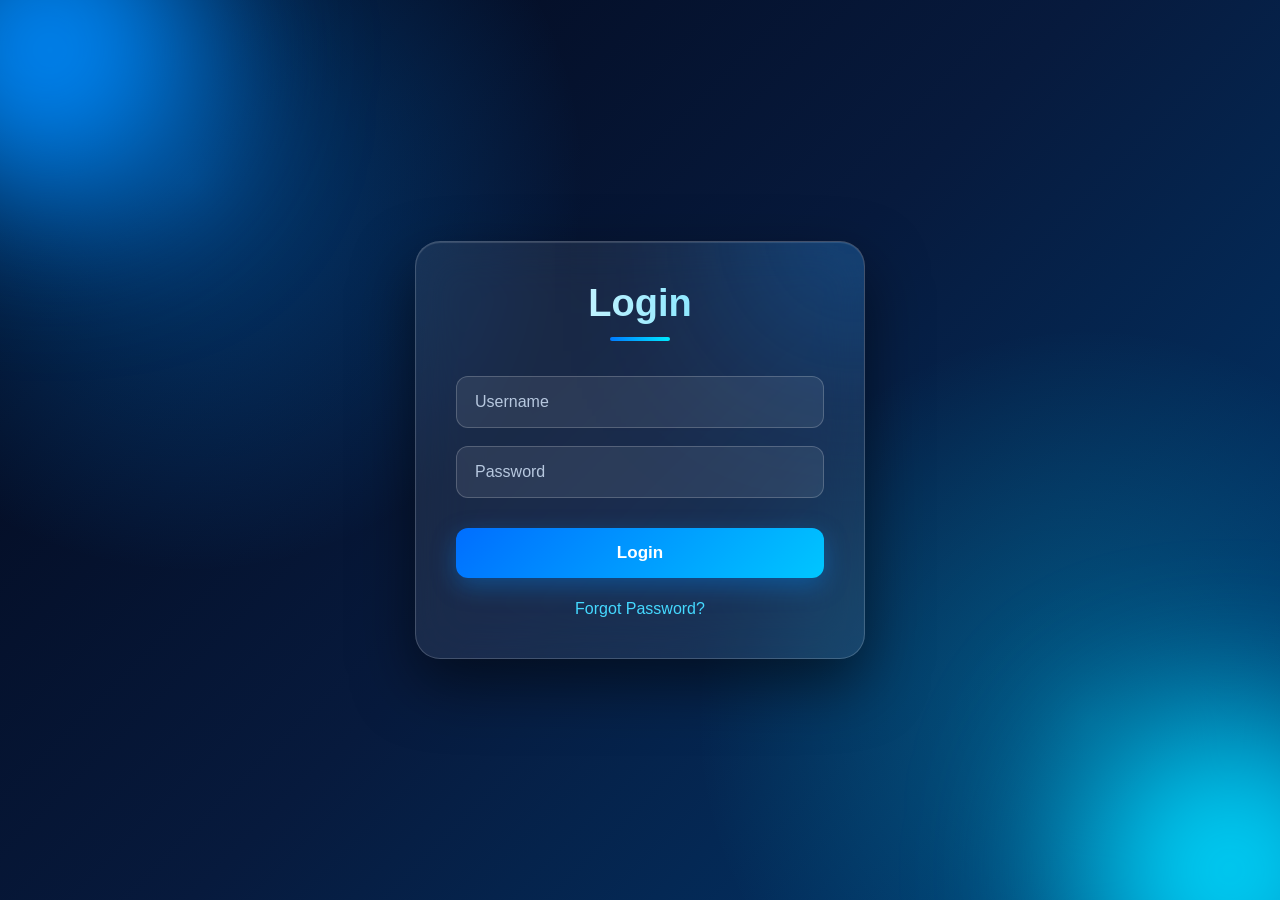
==== commit 403a85df: "Add files via upload" ====
--- a/index.html
+++ b/index.html
@@ -2,30 +2,147 @@
 <html lang="en">
 <head>
     <meta charset="UTF-8">
-    <title>Login</title>
+    <meta name="viewport" content="width=device-width, initial-scale=1.0">
+    <title>Login Dashboard</title>
     <link rel="stylesheet" href="log.css">
 </head>
+
 <body>
-    <div class="login-container">
-        <h2>Login</h2>
-        <input type="text" id="username" placeholder="Enter Username">
-        <input type="password" id="password" placeholder="Enter Password">
+
+<div class="container">
+
+    <!-- LOGIN SECTION -->
+    <div id="loginSection" class="section">
+
+        <h1>Login</h1>
+
+        <input type="text" id="username" placeholder="Username">
+
+        <input type="password" id="password" placeholder="Password">
+
         <button onclick="login()">Login</button>
-        <p><a href="#" onclick="showForgotPassword(); return false;">Forgot Password?</a></p>
-        <p id="error"></p>
 
-        <div id="forgot-password-form" class="forgot-password-form">
-            <h3>Reset Password</h3>
-            <input type="password" id="newPassword" placeholder="Set New Password">
-            <input type="password" id="confirmPassword" placeholder="Confirm New Password">
-            <button type="button" onclick="resetPassword()">Reset Password</button>
-            <p id="reset-message"></p>
-            <a href="#" onclick="hideForgotPassword(); return false;">Back to Login</a>
-        </div>
+        <a onclick="showReset()">Forgot Password?</a>
+
+        <p id="loginMessage"></p>
+
+
     </div>
-   
+
+
+    <!-- RESET PASSWORD SECTION -->
+    <div id="resetSection" class="section hidden">
+
+        <h1>Login</h1>
+
+        <input type="text" id="resetUsername" placeholder="Username">
+
+        <input type="password" id="oldPassword" placeholder="Current Password">
+
+        <button onclick="showResetForm()">Login</button>
+
+        <hr>
+
+        <h2>Reset Password</h2>
+
+        <input type="password" id="newPassword"
+               placeholder="Set New Password">
+
+        <input type="password" id="confirmPassword"
+               placeholder="Confirm New Password">
+
+        <button onclick="resetPassword()">Reset Password</button>
+
+        <a onclick="showLogin()">Back to Login</a>
+
+        <p id="resetMessage"></p>
+
+    </div>
+
+
+    <!-- DASHBOARD -->
+    <div id="dashboard" class="dashboard hidden">
+
+        <aside>
+
+            <h2>My Dashboard</h2>
+
+            <button onclick="showDashboard()">🏠 Dashboard</button>
+            <button onclick="showProfile()">👤 Profile</button>
+            <button onclick="showSettings()">⚙️ Settings</button>
+            <button onclick="logout()">🚪 Logout</button>
+
+        </aside>
+
+        <main>
+
+            <div id="dashboardHome">
+
+                <h1>Welcome, <span id="displayUsername"></span> 👋</h1>
+
+                <div class="cards">
+
+                    <div class="card">
+                        <h3>Projects</h3>
+                        <h2>12</h2>
+                    </div>
+
+                    <div class="card">
+                        <h3>Tasks</h3>
+                        <h2>28</h2>
+                    </div>
+
+                    <div class="card">
+                        <h3>Messages</h3>
+                        <h2>5</h2>
+                    </div>
+
+                </div>
+
+            </div>
+
+
+            <div id="profile" class="dashboardPage hidden">
+
+                <h1>Profile</h1>
+
+                <div class="profileCard">
+
+                    <div class="avatar">👨‍💻</div>
+
+                    <h2 id="profileUsername"></h2>
+
+                    <p>Web Developer</p>
+
+                    <button onclick="editProfile()">Edit Profile</button>
+
+                </div>
+
+            </div>
+
+
+            <div id="settings" class="dashboardPage hidden">
+
+                <h1>Settings</h1>
+
+                <div class="settingsCard">
+
+                    <label>
+                        <input type="checkbox" onclick="darkMode()">
+                        Dark Mode
+                    </label>
+
+                </div>
+
+            </div>
+
+        </main>
+
+    </div>
+
+</div>
 
 <script src="log.js"></script>
-    <script src="all.js"></script>
+
 </body>
 </html>
--- a/log.css
+++ b/log.css
@@ -1,59 +1,675 @@
-body {
-    font-family: Arial;
-    background: linear-gradient(to right, #5fff7c, #fedf7b);
-    display: flex;
-    justify-content: center;
-    align-items: center;
-    height: 100vh;
-}
-
-.login-container {
-    background: rgba(255, 255, 255, 0.433);
-    padding: 30px;
-    border-radius: 10px;
-    box-shadow: 0 0 10px rgba(0,0,0,0.1);
-    width: 300px;
-    text-align: center;
-}
-
-input {
-    width: 100%;
-    padding: 10px;
-    margin: 10px 0;
-    box-sizing: border-box;
-}
-
-button {
-    width: 100%;
-    padding: 10px;
-    background: #0008ff;
-    color: white;
-    border: none;
-    cursor: pointer;
-    margin-top: 5px;
-}
-
-.forgot-password-form {
-    display: none;
-    margin-top: 15px;
-    padding-top: 15px;
-    border-top: 1px solid #ddd;
-}
-
-.forgot-password-form h3 {
-    margin: 0 0 10px;
-}
-
-.forgot-password-form a,
-.login-container a {
-    color: #0078ff;
-    text-decoration: none;
-    font-size: 14px;
-}
-
-#error,
-#reset-message {
-    color: red;
-    font-size: 14px;
-    margin-top: 10px;
+* {
+    box-sizing: border-box;
+    margin: 0;
+    padding: 0;
+    font-family: "Segoe UI", Arial, sans-serif;
+}
+
+body {
+    min-height: 100vh;
+
+    background:
+        radial-gradient(circle at 15% 20%, rgba(0, 140, 255, 0.35), transparent 30%),
+        radial-gradient(circle at 85% 80%, rgba(0, 220, 255, 0.25), transparent 30%),
+        linear-gradient(135deg, #020617, #071a3d, #003b73);
+
+    display: flex;
+    justify-content: center;
+    align-items: center;
+
+    color: white;
+
+    overflow: hidden;
+}
+
+
+/* =========================
+   COOL BACKGROUND EFFECT
+========================= */
+
+body::before,
+body::after {
+    content: "";
+    position: fixed;
+
+    width: 300px;
+    height: 300px;
+
+    border-radius: 50%;
+
+    filter: blur(80px);
+
+    z-index: -1;
+
+    animation: floating 8s infinite alternate ease-in-out;
+}
+
+body::before {
+    background: #008cff;
+
+    top: -100px;
+    left: -100px;
+}
+
+body::after {
+    background: #00d9ff;
+
+    bottom: -120px;
+    right: -100px;
+
+    animation-delay: 2s;
+}
+
+@keyframes floating {
+
+    from {
+        transform: translate(0, 0);
+    }
+
+    to {
+        transform: translate(80px, 50px);
+    }
+}
+
+
+/* =========================
+   MAIN CONTAINER
+========================= */
+
+.container {
+
+    width: 450px;
+
+    padding: 40px;
+
+    border-radius: 25px;
+
+    background: rgba(255, 255, 255, 0.08);
+
+    border: 1px solid rgba(255, 255, 255, 0.18);
+
+    backdrop-filter: blur(25px);
+
+    -webkit-backdrop-filter: blur(25px);
+
+    box-shadow:
+        0 25px 60px rgba(0, 0, 0, 0.5),
+        inset 0 1px 1px rgba(255, 255, 255, 0.15);
+
+    position: relative;
+
+    overflow: hidden;
+}
+
+
+/* TOP GLOW */
+
+.container::before {
+
+    content: "";
+
+    position: absolute;
+
+    width: 180px;
+    height: 180px;
+
+    background: #008cff;
+
+    filter: blur(100px);
+
+    top: -100px;
+    right: -80px;
+
+    opacity: 0.5;
+}
+
+
+/* =========================
+   LOGIN
+========================= */
+
+.section {
+
+    text-align: center;
+
+    position: relative;
+
+    z-index: 2;
+}
+
+
+.section h1 {
+
+    font-size: 38px;
+
+    margin-bottom: 10px;
+
+    font-weight: 700;
+
+    background: linear-gradient(
+        90deg,
+        #ffffff,
+        #4fdcff
+    );
+
+    -webkit-background-clip: text;
+
+    -webkit-text-fill-color: transparent;
+}
+
+
+.section h1::after {
+
+    content: "";
+
+    display: block;
+
+    width: 60px;
+
+    height: 4px;
+
+    margin: 12px auto 35px;
+
+    border-radius: 10px;
+
+    background: linear-gradient(
+        90deg,
+        #007bff,
+        #00eaff
+    );
+}
+
+
+/* =========================
+   INPUTS
+========================= */
+
+.section input {
+
+    display: block;
+
+    width: 100%;
+
+    padding: 16px 18px;
+
+    margin: 18px 0;
+
+    font-size: 16px;
+
+    color: white;
+
+    background: rgba(255,255,255,0.08);
+
+    border: 1px solid rgba(255,255,255,0.2);
+
+    border-radius: 12px;
+
+    outline: none;
+
+    transition: 0.3s;
+}
+
+
+.section input::placeholder {
+
+    color: #b7c8df;
+}
+
+
+.section input:focus {
+
+    border-color: #00c8ff;
+
+    box-shadow:
+        0 0 0 3px rgba(0,200,255,0.12),
+        0 0 20px rgba(0,200,255,0.2);
+
+    background: rgba(255,255,255,0.12);
+}
+
+
+/* =========================
+   LOGIN BUTTON
+========================= */
+
+.section button {
+
+    width: 100%;
+
+    padding: 15px;
+
+    margin-top: 12px;
+
+    border: none;
+
+    border-radius: 12px;
+
+    background: linear-gradient(
+        135deg,
+        #006eff,
+        #00c6ff
+    );
+
+    color: white;
+
+    font-size: 17px;
+
+    font-weight: 600;
+
+    cursor: pointer;
+
+    box-shadow:
+        0 8px 25px rgba(0, 140, 255, 0.35);
+
+    transition: 0.3s;
+}
+
+
+.section button:hover {
+
+    transform: translateY(-3px);
+
+    box-shadow:
+        0 12px 35px rgba(0, 200, 255, 0.5);
+}
+
+
+.section button:active {
+
+    transform: scale(0.97);
+}
+
+
+/* =========================
+   FORGOT PASSWORD
+========================= */
+
+.section a {
+
+    display: block;
+
+    margin-top: 22px;
+
+    color: #45d9ff;
+
+    font-size: 16px;
+
+    cursor: pointer;
+
+    transition: 0.3s;
+}
+
+
+.section a:hover {
+
+    color: white;
+
+    text-shadow:
+        0 0 10px #00c8ff;
+}
+
+
+/* =========================
+   RESET PASSWORD
+========================= */
+
+.section h2 {
+
+    margin: 20px 0;
+
+    color: white;
+
+    font-size: 25px;
+}
+
+
+hr {
+
+    border: none;
+
+    border-top: 1px solid rgba(255,255,255,0.15);
+
+    margin: 28px 0;
+}
+
+
+.hidden {
+
+    display: none !important;
+}
+
+
+/* =========================
+   DASHBOARD
+========================= */
+
+.dashboard {
+
+    position: fixed;
+
+    inset: 0;
+
+    display: flex;
+
+    background:
+        radial-gradient(
+            circle at 80% 20%,
+            rgba(0, 140, 255, 0.15),
+            transparent 30%
+        ),
+        #020617;
+
+    color: white;
+}
+
+
+/* =========================
+   SIDEBAR
+========================= */
+
+.dashboard aside {
+
+    width: 250px;
+
+    background: rgba(2, 15, 35, 0.85);
+
+    border-right: 1px solid rgba(255,255,255,0.1);
+
+    backdrop-filter: blur(20px);
+
+    padding: 30px 20px;
+}
+
+
+.dashboard aside h2 {
+
+    margin-bottom: 45px;
+
+    font-size: 24px;
+
+    background: linear-gradient(
+        90deg,
+        #ffffff,
+        #00d9ff
+    );
+
+    -webkit-background-clip: text;
+
+    -webkit-text-fill-color: transparent;
+}
+
+
+.dashboard aside button {
+
+    display: block;
+
+    width: 100%;
+
+    padding: 15px;
+
+    margin: 12px 0;
+
+    border: none;
+
+    border-radius: 12px;
+
+    background: transparent;
+
+    color: #c9d9ef;
+
+    text-align: left;
+
+    font-size: 15px;
+
+    cursor: pointer;
+
+    transition: 0.3s;
+}
+
+
+.dashboard aside button:hover {
+
+    background:
+        linear-gradient(
+            90deg,
+            rgba(0,126,255,0.3),
+            rgba(0,214,255,0.1)
+        );
+
+    color: white;
+
+    transform: translateX(5px);
+}
+
+
+/* LOGOUT */
+
+.dashboard aside button:last-child {
+
+    margin-top: 40px;
+
+    color: #ff6b8a;
+}
+
+
+.dashboard aside button:last-child:hover {
+
+    background: rgba(255, 50, 90, 0.15);
+}
+
+
+/* =========================
+   DASHBOARD MAIN
+========================= */
+
+.dashboard main {
+
+    flex: 1;
+
+    padding: 50px;
+
+    overflow-y: auto;
+}
+
+
+.dashboard main h1 {
+
+    font-size: 34px;
+
+    margin-bottom: 10px;
+}
+
+
+.dashboard main h1 span {
+
+    color: #00d9ff;
+
+    text-shadow:
+        0 0 15px rgba(0,217,255,0.5);
+}
+
+
+/* =========================
+   DASHBOARD CARDS
+========================= */
+
+.cards {
+
+    display: flex;
+
+    gap: 25px;
+
+    margin-top: 35px;
+}
+
+
+.card {
+
+    width: 210px;
+
+    padding: 25px;
+
+    border-radius: 18px;
+
+    background:
+        linear-gradient(
+            145deg,
+            rgba(255,255,255,0.1),
+            rgba(255,255,255,0.04)
+        );
+
+    border: 1px solid rgba(255,255,255,0.1);
+
+    backdrop-filter: blur(15px);
+
+    box-shadow:
+        0 15px 30px rgba(0,0,0,0.25);
+
+    transition: 0.3s;
+}
+
+
+.card:hover {
+
+    transform: translateY(-8px);
+
+    border-color: rgba(0,200,255,0.4);
+
+    box-shadow:
+        0 15px 40px rgba(0,140,255,0.2);
+}
+
+
+.card h3 {
+
+    color: #9eb6d2;
+
+    margin-bottom: 15px;
+}
+
+
+.card h2 {
+
+    font-size: 38px;
+
+    color: #35d9ff;
+
+    text-shadow:
+        0 0 15px rgba(0,217,255,0.4);
+}
+
+
+/* =========================
+   PROFILE
+========================= */
+
+.profileCard {
+
+    width: 350px;
+
+    margin-top: 30px;
+
+    padding: 35px;
+
+    text-align: center;
+
+    border-radius: 20px;
+
+    background: rgba(255,255,255,0.08);
+
+    border: 1px solid rgba(255,255,255,0.12);
+
+    backdrop-filter: blur(20px);
+}
+
+
+.avatar {
+
+    font-size: 75px;
+
+    margin-bottom: 15px;
+}
+
+
+.profileCard p {
+
+    color: #9eb6d2;
+
+    margin: 10px 0 20px;
+}
+
+
+.profileCard button {
+
+    width: 100%;
+
+    padding: 13px;
+
+    border: none;
+
+    border-radius: 10px;
+
+    background: linear-gradient(
+        135deg,
+        #006eff,
+        #00c6ff
+    );
+
+    color: white;
+
+    cursor: pointer;
+}
+
+
+/* =========================
+   SETTINGS
+========================= */
+
+.settingsCard {
+
+    margin-top: 30px;
+
+    width: 350px;
+
+    padding: 25px;
+
+    border-radius: 18px;
+
+    background: rgba(255,255,255,0.08);
+
+    border: 1px solid rgba(255,255,255,0.12);
+}
+
+
+/* =========================
+   RESPONSIVE
+========================= */
+
+@media(max-width: 700px) {
+
+    body {
+        overflow: auto;
+    }
+
+    .container {
+
+        width: 90%;
+
+        padding: 30px 25px;
+    }
+
+    .cards {
+
+        flex-direction: column;
+    }
+
+    .dashboard aside {
+
+        width: 190px;
+    }
+
+    .dashboard main {
+
+        padding: 30px;
+    }
 }
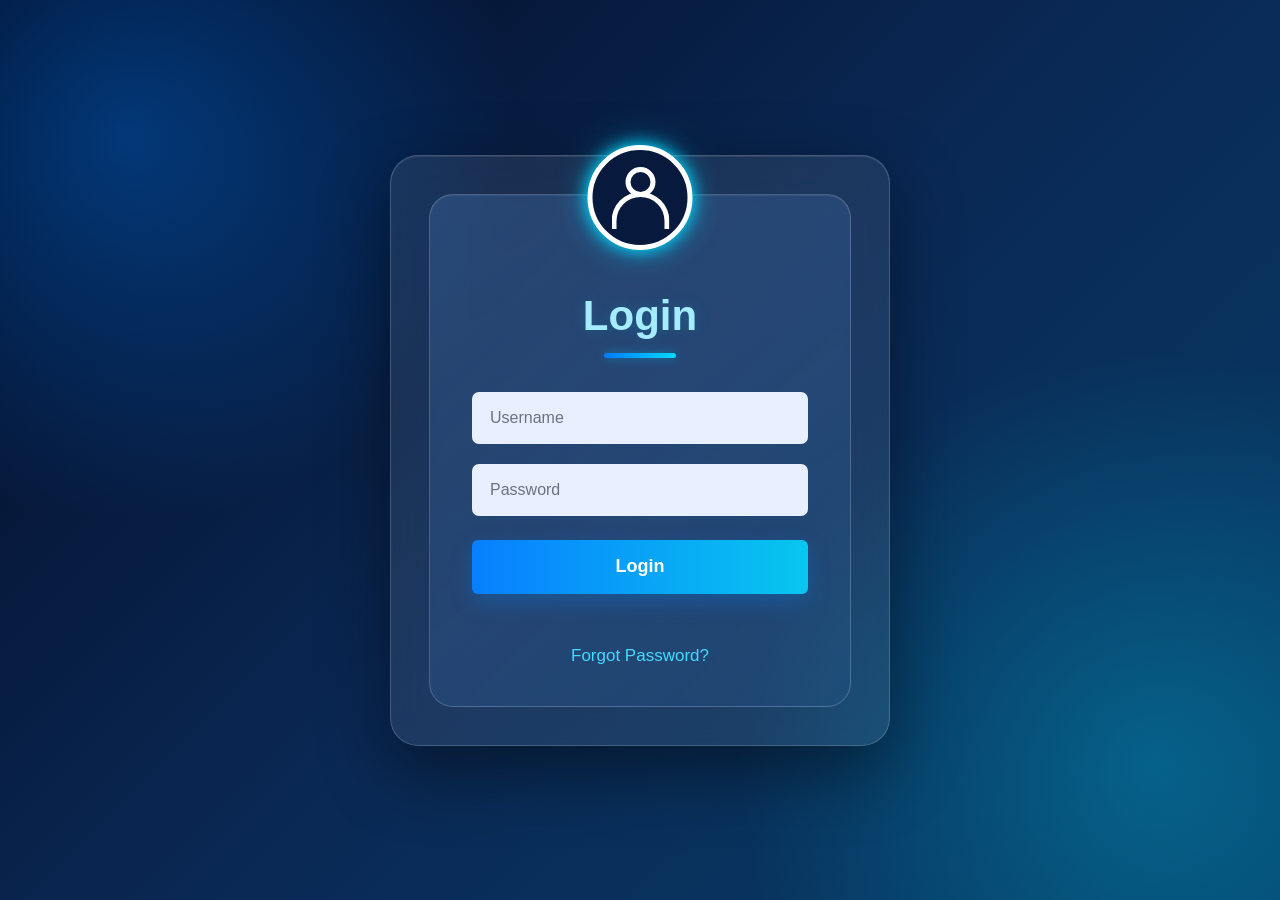
==== commit 22a59ae3: "Add files via upload" ====
--- a/index.html
+++ b/index.html
@@ -1,148 +1,512 @@
 <!DOCTYPE html>
 <html lang="en">
+
 <head>
     <meta charset="UTF-8">
-    <meta name="viewport" content="width=device-width, initial-scale=1.0">
+
+    <meta
+        name="msvalidate.01"
+        content="11767F4F1B3572010F29708E70FE3516"
+    >
+
+    <meta
+        name="viewport"
+        content="width=device-width, initial-scale=1.0"
+    >
+
     <title>Login Dashboard</title>
+
     <link rel="stylesheet" href="log.css">
 </head>
 
+
 <body>
 
-<div class="container">
-
-    <!-- LOGIN SECTION -->
-    <div id="loginSection" class="section">
-
-        <h1>Login</h1>
-
-        <input type="text" id="username" placeholder="Username">
-
-        <input type="password" id="password" placeholder="Password">
-
-        <button onclick="login()">Login</button>
-
-        <a onclick="showReset()">Forgot Password?</a>
-
-        <p id="loginMessage"></p>
-
+
+    <!-- ==================================================
+         LOGIN PAGE
+    =================================================== -->
+
+    <div id="loginSection" class="login-page">
+
+        <div class="outer-box">
+
+            <div class="login-box">
+
+
+                <!-- USER ICON -->
+
+                <div class="login-icon">
+
+                    <div class="user-head"></div>
+
+                    <div class="user-body"></div>
+
+                </div>
+
+
+                <!-- TITLE -->
+
+                <h1>Login</h1>
+
+                <div class="underline"></div>
+
+
+                <!-- USERNAME -->
+
+                <input
+                    type="text"
+                    id="username"
+                    placeholder="Username"
+                    autocomplete="username"
+                >
+
+
+                <!-- PASSWORD -->
+
+                <input
+                    type="password"
+                    id="password"
+                    placeholder="Password"
+                    autocomplete="current-password"
+                >
+
+
+                <!-- LOGIN BUTTON -->
+
+                <button
+                    type="button"
+                    onclick="login()"
+                >
+                    Login
+                </button>
+
+
+                <!-- ERROR / SUCCESS MESSAGE -->
+
+                <p id="loginMessage"></p>
+
+
+                <!-- FORGOT PASSWORD -->
+
+                <a
+                    href="javascript:void(0)"
+                    onclick="showReset()"
+                >
+                    Forgot Password?
+                </a>
+
+            </div>
+
+        </div>
 
     </div>
 
 
-    <!-- RESET PASSWORD SECTION -->
-    <div id="resetSection" class="section hidden">
-
-        <h1>Login</h1>
-
-        <input type="text" id="resetUsername" placeholder="Username">
-
-        <input type="password" id="oldPassword" placeholder="Current Password">
-
-        <button onclick="showResetForm()">Login</button>
-
-        <hr>
-
-        <h2>Reset Password</h2>
-
-        <input type="password" id="newPassword"
-               placeholder="Set New Password">
-
-        <input type="password" id="confirmPassword"
-               placeholder="Confirm New Password">
-
-        <button onclick="resetPassword()">Reset Password</button>
-
-        <a onclick="showLogin()">Back to Login</a>
-
-        <p id="resetMessage"></p>
+
+    <!-- ==================================================
+         RESET PASSWORD PAGE
+    =================================================== -->
+
+    <div
+        id="resetSection"
+        class="reset-page hidden"
+    >
+
+        <div class="reset-box">
+
+            <h1>Reset Password</h1>
+
+            <div class="underline"></div>
+
+
+            <!-- USERNAME -->
+
+            <input
+                type="text"
+                id="resetUsername"
+                placeholder="Username"
+            >
+
+
+            <!-- NEW PASSWORD -->
+
+            <input
+                type="password"
+                id="newPassword"
+                placeholder="Set New Password"
+            >
+
+
+            <!-- CONFIRM PASSWORD -->
+
+            <input
+                type="password"
+                id="confirmPassword"
+                placeholder="Confirm New Password"
+            >
+
+
+            <!-- RESET BUTTON -->
+
+            <button
+                type="button"
+                onclick="resetPassword()"
+            >
+                Reset Password
+            </button>
+
+
+            <!-- MESSAGE -->
+
+            <p id="resetMessage"></p>
+
+
+            <!-- BACK -->
+
+            <a
+                href="javascript:void(0)"
+                onclick="showLogin()"
+            >
+                Back to Login
+            </a>
+
+        </div>
 
     </div>
 
 
-    <!-- DASHBOARD -->
-    <div id="dashboard" class="dashboard hidden">
-
-        <aside>
-
-            <h2>My Dashboard</h2>
-
-            <button onclick="showDashboard()">🏠 Dashboard</button>
-            <button onclick="showProfile()">👤 Profile</button>
-            <button onclick="showSettings()">⚙️ Settings</button>
-            <button onclick="logout()">🚪 Logout</button>
+
+    <!-- ==================================================
+         DASHBOARD
+    =================================================== -->
+
+    <div
+        id="dashboard"
+        class="dashboard hidden"
+    >
+
+
+        <!-- SIDEBAR -->
+
+        <aside class="sidebar">
+
+            <div class="sidebar-logo">
+                <h2>My Portfolio</h2>
+
+                <p>Dashboard</p>
+            </div>
+
+
+            <!-- NAVIGATION -->
+
+            <nav>
+
+                <button
+                    type="button"
+                    onclick="showDashboard()"
+                >
+                    <span class="nav-icon">🏠</span>
+                    Dashboard
+                </button>
+
+
+                <button
+                    type="button"
+                    onclick="showProfile()"
+                >
+                    <span class="nav-icon">👤</span>
+                    Profile
+                </button>
+
+
+                <button
+                    type="button"
+                    onclick="showSettings()"
+                >
+                    <span class="nav-icon">⚙️</span>
+                    Settings
+                </button>
+
+            </nav>
+
+
+            <!-- LOGOUT -->
+
+            <button
+                type="button"
+                class="logout-btn"
+                onclick="logout()"
+            >
+                <span class="nav-icon">🚪</span>
+                Logout
+            </button>
 
         </aside>
 
-        <main>
-
-            <div id="dashboardHome">
-
-                <h1>Welcome, <span id="displayUsername"></span> 👋</h1>
+
+
+        <!-- ==================================================
+             MAIN DASHBOARD
+        =================================================== -->
+
+        <main class="dashboard-main">
+
+
+            <!-- DASHBOARD HOME -->
+
+            <section
+                id="dashboardHome"
+                class="dashboard-page"
+            >
+
+                <div class="dashboard-header">
+
+                    <div>
+
+                        <p class="small-title">
+                            Welcome back
+                        </p>
+
+                        <h1>
+                            Hello,
+                            <span id="displayUsername">
+                                Roshan
+                            </span>
+                            👋
+                        </h1>
+
+                    </div>
+
+                </div>
+
+
+                <!-- CARDS -->
 
                 <div class="cards">
 
+
                     <div class="card">
-                        <h3>Projects</h3>
-                        <h2>12</h2>
-                    </div>
+
+                        <div class="card-icon">
+                            💼
+                        </div>
+
+                        <div>
+
+                            <h3>Projects</h3>
+
+                            <h2>12</h2>
+
+                            <p>
+                                Completed projects
+                            </p>
+
+                        </div>
+
+                    </div>
+
+
 
                     <div class="card">
-                        <h3>Tasks</h3>
-                        <h2>28</h2>
-                    </div>
+
+                        <div class="card-icon">
+                            ✅
+                        </div>
+
+                        <div>
+
+                            <h3>Tasks</h3>
+
+                            <h2>28</h2>
+
+                            <p>
+                                Tasks completed
+                            </p>
+
+                        </div>
+
+                    </div>
+
+
 
                     <div class="card">
-                        <h3>Messages</h3>
-                        <h2>5</h2>
+
+                        <div class="card-icon">
+                            💬
+                        </div>
+
+                        <div>
+
+                            <h3>Messages</h3>
+
+                            <h2>05</h2>
+
+                            <p>
+                                New messages
+                            </p>
+
+                        </div>
+
+                    </div>
+
+
+
+                    <div class="card">
+
+                        <div class="card-icon">
+                            ⭐
+                        </div>
+
+                        <div>
+
+                            <h3>Skills</h3>
+
+                            <h2>08</h2>
+
+                            <p>
+                                Technical skills
+                            </p>
+
+                        </div>
+
                     </div>
 
                 </div>
 
-            </div>
-
-
-            <div id="profile" class="dashboardPage hidden">
-
-                <h1>Profile</h1>
-
-                <div class="profileCard">
-
-                    <div class="avatar">👨‍💻</div>
-
-                    <h2 id="profileUsername"></h2>
-
-                    <p>Web Developer</p>
-
-                    <button onclick="editProfile()">Edit Profile</button>
+            </section>
+
+
+
+            <!-- ==================================================
+                 PROFILE
+            =================================================== -->
+
+            <section
+                id="profile"
+                class="dashboard-page hidden"
+            >
+
+                <h1>My Profile</h1>
+
+
+                <div class="profile-card">
+
+                    <div class="profile-avatar">
+                        👨‍💻
+                    </div>
+
+
+                    <h2 id="profileUsername">
+                        Roshan
+                    </h2>
+
+
+                    <p>
+                        UI/UX Designer & Web Developer
+                    </p>
+
+
+                    <div class="profile-details">
+
+                        <div>
+                            <strong>Skills</strong>
+
+                            <span>
+                                HTML, CSS, JavaScript, Python
+                            </span>
+                        </div>
+
+
+                        <div>
+                            <strong>Tools</strong>
+
+                            <span>
+                                Figma, Canva, GitHub
+                            </span>
+                        </div>
+
+
+                        <div>
+                            <strong>Location</strong>
+
+                            <span>
+                                Chennai, Tamil Nadu
+                            </span>
+                        </div>
+
+                    </div>
+
+
+                    <button
+                        type="button"
+                        onclick="editProfile()"
+                    >
+                        ✏️ Edit Profile
+                    </button>
 
                 </div>
 
-            </div>
-
-
-            <div id="settings" class="dashboardPage hidden">
+            </section>
+
+
+
+            <!-- ==================================================
+                 SETTINGS
+            =================================================== -->
+
+            <section
+                id="settings"
+                class="dashboard-page hidden"
+            >
 
                 <h1>Settings</h1>
 
-                <div class="settingsCard">
-
-                    <label>
-                        <input type="checkbox" onclick="darkMode()">
-                        Dark Mode
-                    </label>
+
+                <div class="settings-card">
+
+                    <div class="setting-row">
+
+                        <div>
+
+                            <h3>Dark Mode</h3>
+
+                            <p>
+                                Change dashboard appearance
+                            </p>
+
+                        </div>
+
+
+                        <label class="switch">
+
+                            <input
+                                type="checkbox"
+                                id="darkModeToggle"
+                                onclick="darkMode()"
+                            >
+
+                            <span class="slider"></span>
+
+                        </label>
+
+                    </div>
 
                 </div>
 
-            </div>
+            </section>
+
 
         </main>
 
     </div>
 
-</div>
-
-<script src="log.js"></script>
+
+
+    <!-- JAVASCRIPT -->
+
+    <script src="log.js"></script>
 
 </body>
+
 </html>
--- a/log.css
+++ b/log.css
@@ -1,3 +1,7 @@
+/* =========================================
+   RESET
+========================================= */
+
 * {
     box-sizing: border-box;
     margin: 0;
@@ -5,671 +9,399 @@
     font-family: "Segoe UI", Arial, sans-serif;
 }
 
+html,
 body {
-    min-height: 100vh;
-
-    background:
-        radial-gradient(circle at 15% 20%, rgba(0, 140, 255, 0.35), transparent 30%),
-        radial-gradient(circle at 85% 80%, rgba(0, 220, 255, 0.25), transparent 30%),
-        linear-gradient(135deg, #020617, #071a3d, #003b73);
-
-    display: flex;
-    justify-content: center;
-    align-items: center;
-
-    color: white;
-
-    overflow: hidden;
-}
-
-
-/* =========================
-   COOL BACKGROUND EFFECT
-========================= */
-
-body::before,
-body::after {
-    content: "";
-    position: fixed;
-
-    width: 300px;
-    height: 300px;
-
-    border-radius: 50%;
-
-    filter: blur(80px);
-
-    z-index: -1;
-
-    animation: floating 8s infinite alternate ease-in-out;
-}
-
-body::before {
-    background: #008cff;
-
-    top: -100px;
-    left: -100px;
-}
-
-body::after {
-    background: #00d9ff;
-
-    bottom: -120px;
-    right: -100px;
-
-    animation-delay: 2s;
-}
-
-@keyframes floating {
-
-    from {
-        transform: translate(0, 0);
-    }
-
-    to {
-        transform: translate(80px, 50px);
-    }
-}
-
-
-/* =========================
-   MAIN CONTAINER
-========================= */
-
-.container {
-
-    width: 450px;
-
-    padding: 40px;
-
-    border-radius: 25px;
-
-    background: rgba(255, 255, 255, 0.08);
-
-    border: 1px solid rgba(255, 255, 255, 0.18);
-
-    backdrop-filter: blur(25px);
-
-    -webkit-backdrop-filter: blur(25px);
-
-    box-shadow:
-        0 25px 60px rgba(0, 0, 0, 0.5),
-        inset 0 1px 1px rgba(255, 255, 255, 0.15);
-
-    position: relative;
-
-    overflow: hidden;
-}
-
-
-/* TOP GLOW */
-
-.container::before {
-
-    content: "";
-
-    position: absolute;
-
-    width: 180px;
-    height: 180px;
-
-    background: #008cff;
-
-    filter: blur(100px);
-
-    top: -100px;
-    right: -80px;
-
-    opacity: 0.5;
-}
-
-
-/* =========================
-   LOGIN
-========================= */
-
-.section {
-
-    text-align: center;
-
-    position: relative;
-
-    z-index: 2;
-}
-
-
-.section h1 {
-
-    font-size: 38px;
-
-    margin-bottom: 10px;
-
-    font-weight: 700;
-
-    background: linear-gradient(
-        90deg,
-        #ffffff,
-        #4fdcff
-    );
-
-    -webkit-background-clip: text;
-
-    -webkit-text-fill-color: transparent;
-}
-
-
-.section h1::after {
-
-    content: "";
-
-    display: block;
-
-    width: 60px;
-
-    height: 4px;
-
-    margin: 12px auto 35px;
-
-    border-radius: 10px;
-
-    background: linear-gradient(
-        90deg,
-        #007bff,
-        #00eaff
-    );
-}
-
-
-/* =========================
-   INPUTS
-========================= */
-
-.section input {
-
-    display: block;
-
     width: 100%;
-
-    padding: 16px 18px;
-
-    margin: 18px 0;
-
-    font-size: 16px;
-
-    color: white;
-
-    background: rgba(255,255,255,0.08);
-
-    border: 1px solid rgba(255,255,255,0.2);
-
-    border-radius: 12px;
-
-    outline: none;
-
-    transition: 0.3s;
-}
-
-
-.section input::placeholder {
-
-    color: #b7c8df;
-}
-
-
-.section input:focus {
-
-    border-color: #00c8ff;
-
-    box-shadow:
-        0 0 0 3px rgba(0,200,255,0.12),
-        0 0 20px rgba(0,200,255,0.2);
-
-    background: rgba(255,255,255,0.12);
-}
-
-
-/* =========================
-   LOGIN BUTTON
-========================= */
-
-.section button {
-
-    width: 100%;
-
-    padding: 15px;
-
-    margin-top: 12px;
-
-    border: none;
-
-    border-radius: 12px;
-
-    background: linear-gradient(
-        135deg,
-        #006eff,
-        #00c6ff
-    );
-
-    color: white;
-
-    font-size: 17px;
-
-    font-weight: 600;
-
-    cursor: pointer;
-
-    box-shadow:
-        0 8px 25px rgba(0, 140, 255, 0.35);
-
-    transition: 0.3s;
-}
-
-
-.section button:hover {
-
-    transform: translateY(-3px);
-
-    box-shadow:
-        0 12px 35px rgba(0, 200, 255, 0.5);
-}
-
-
-.section button:active {
-
-    transform: scale(0.97);
-}
-
-
-/* =========================
-   FORGOT PASSWORD
-========================= */
-
-.section a {
-
-    display: block;
-
-    margin-top: 22px;
-
-    color: #45d9ff;
-
-    font-size: 16px;
-
-    cursor: pointer;
-
-    transition: 0.3s;
-}
-
-
-.section a:hover {
-
-    color: white;
-
-    text-shadow:
-        0 0 10px #00c8ff;
-}
-
-
-/* =========================
-   RESET PASSWORD
-========================= */
-
-.section h2 {
-
-    margin: 20px 0;
-
-    color: white;
-
-    font-size: 25px;
-}
-
-
-hr {
-
-    border: none;
-
-    border-top: 1px solid rgba(255,255,255,0.15);
-
-    margin: 28px 0;
-}
-
-
-.hidden {
-
-    display: none !important;
-}
-
-
-/* =========================
-   DASHBOARD
-========================= */
-
-.dashboard {
-
-    position: fixed;
-
-    inset: 0;
-
-    display: flex;
+    min-height: 100%;
+}
+
+body {
+    margin: 0;
+    overflow-x: hidden;
 
     background:
         radial-gradient(
-            circle at 80% 20%,
-            rgba(0, 140, 255, 0.15),
+            circle at 10% 15%,
+            rgba(0, 130, 255, 0.35),
+            transparent 28%
+        ),
+        radial-gradient(
+            circle at 90% 85%,
+            rgba(0, 210, 255, 0.25),
             transparent 30%
         ),
-        #020617;
+        linear-gradient(
+            135deg,
+            #020b24,
+            #0a2854,
+            #063d67
+        );
+}
+
+
+/* =========================================
+   LOGIN SECTION
+========================================= */
+
+#loginSection {
+    position: fixed;
+
+    top: 0;
+    left: 0;
+    right: 0;
+    bottom: 0;
+
+    width: 100vw;
+    min-height: 100vh;
+
+    display: flex;
+
+    align-items: center;
+    justify-content: center;
+
+    padding: 40px 20px;
+
+    background:
+        radial-gradient(
+            circle at 10% 15%,
+            rgba(0, 126, 255, 0.35),
+            transparent 28%
+        ),
+        radial-gradient(
+            circle at 90% 85%,
+            rgba(0, 220, 255, 0.25),
+            transparent 30%
+        ),
+        linear-gradient(
+            135deg,
+            #020b24,
+            #0a2854,
+            #063d67
+        );
+
+    z-index: 9999;
+}
+
+
+/* =========================================
+   OUTER BOX
+========================================= */
+
+.outer-box {
+    width: 500px;
+    max-width: 92vw;
+
+    padding: 38px;
+
+    border-radius: 28px;
+
+    background: rgba(255, 255, 255, 0.08);
+
+    border: 1px solid rgba(255, 255, 255, 0.18);
+
+    backdrop-filter: blur(20px);
+    -webkit-backdrop-filter: blur(20px);
+
+    box-shadow:
+        0 25px 70px rgba(0, 0, 0, 0.45),
+        inset 0 1px 1px rgba(255, 255, 255, 0.10);
+}
+
+
+/* =========================================
+   LOGIN BOX
+========================================= */
+
+.login-box {
+    position: relative;
+
+    width: 100%;
+
+    padding: 92px 42px 40px;
+
+    text-align: center;
+
+    border-radius: 24px;
+
+    background:
+        linear-gradient(
+            145deg,
+            rgba(85, 140, 210, 0.25),
+            rgba(50, 100, 165, 0.16)
+        );
+
+    border: 1px solid rgba(255, 255, 255, 0.18);
+
+    box-shadow:
+        inset 0 1px 1px rgba(255,255,255,0.08);
+}
+
+
+/* =========================================
+   LOGIN ICON
+========================================= */
+
+.login-icon {
+    position: absolute;
+
+    width: 105px;
+    height: 105px;
+
+    top: -50px;
+    left: 50%;
+
+    transform: translateX(-50%);
+
+    border-radius: 50%;
+
+    background: #071a3d;
+
+    border: 5px solid white;
+
+    display: flex;
+    align-items: center;
+    justify-content: center;
+
+    box-shadow:
+        0 0 15px #00d9ff,
+        0 0 30px rgba(0, 217, 255, 0.6);
+
+    z-index: 10;
+}
+
+
+/* HEAD */
+
+.user-head {
+    position: absolute;
+
+    width: 30px;
+    height: 30px;
+
+    top: 17px;
+
+    border: 5px solid white;
+
+    border-radius: 50%;
+}
+
+
+/* BODY */
+
+.user-body {
+    position: absolute;
+
+    width: 58px;
+    height: 37px;
+
+    bottom: 16px;
+
+    border: 5px solid white;
+
+    border-bottom: none;
+
+    border-radius: 40px 40px 0 0;
+}
+
+
+/* =========================================
+   TITLE
+========================================= */
+
+.login-box h1 {
+    margin: 5px 0 0;
+
+    font-size: 42px;
+
+    color: #a6ecff;
+
+    font-weight: 700;
+
+    text-shadow:
+        0 0 15px rgba(0, 210, 255, 0.18);
+}
+
+
+/* =========================================
+   UNDERLINE
+========================================= */
+
+.underline {
+    width: 72px;
+    height: 5px;
+
+    margin: 13px auto 34px;
+
+    border-radius: 20px;
+
+    background:
+        linear-gradient(
+            90deg,
+            #007bff,
+            #00d9ff
+        );
+
+    box-shadow:
+        0 0 10px rgba(0,200,255,0.4);
+}
+
+
+/* =========================================
+   INPUT
+========================================= */
+
+.login-box input {
+    display: block;
+
+    width: 100%;
+    height: 52px;
+
+    margin-bottom: 20px;
+
+    padding: 0 17px;
+
+    border: 1px solid transparent;
+
+    border-radius: 7px;
+
+    outline: none;
+
+    background: #e8f0ff;
+
+    color: #111;
+
+    font-size: 16px;
+}
+
+.login-box input::placeholder {
+    color: #6b7280;
+}
+
+.login-box input:focus {
+    border-color: #00c6ff;
+
+    box-shadow:
+        0 0 0 2px rgba(0,198,255,0.20),
+        0 0 15px rgba(0,198,255,0.18);
+}
+
+
+/* =========================================
+   LOGIN BUTTON
+========================================= */
+
+.login-box button {
+    width: 100%;
+    height: 54px;
+
+    margin-top: 4px;
+
+    border: none;
+    border-radius: 6px;
+
+    background:
+        linear-gradient(
+            90deg,
+            #087fff,
+            #08c6ef
+        );
 
     color: white;
-}
-
-
-/* =========================
-   SIDEBAR
-========================= */
-
-.dashboard aside {
-
-    width: 250px;
-
-    background: rgba(2, 15, 35, 0.85);
-
-    border-right: 1px solid rgba(255,255,255,0.1);
-
-    backdrop-filter: blur(20px);
-
-    padding: 30px 20px;
-}
-
-
-.dashboard aside h2 {
-
-    margin-bottom: 45px;
-
-    font-size: 24px;
-
-    background: linear-gradient(
-        90deg,
-        #ffffff,
-        #00d9ff
-    );
-
-    -webkit-background-clip: text;
-
-    -webkit-text-fill-color: transparent;
-}
-
-
-.dashboard aside button {
-
+
+    font-size: 18px;
+    font-weight: 700;
+
+    cursor: pointer;
+
+    transition: 0.3s ease;
+
+    box-shadow:
+        0 8px 22px rgba(0,140,255,0.25);
+}
+
+.login-box button:hover {
+    transform: translateY(-3px);
+
+    box-shadow:
+        0 12px 30px rgba(0,200,255,0.45);
+
+    background:
+        linear-gradient(
+            90deg,
+            #00c6ff,
+            #007bff
+        );
+}
+
+
+/* =========================================
+   FORGOT PASSWORD
+========================================= */
+
+.login-box a {
     display: block;
 
-    width: 100%;
-
-    padding: 15px;
-
-    margin: 12px 0;
-
-    border: none;
-
-    border-radius: 12px;
-
-    background: transparent;
-
-    color: #c9d9ef;
-
-    text-align: left;
-
-    font-size: 15px;
+    margin-top: 20px;
+
+    color: #45d9ff;
+
+    font-size: 17px;
+
+    text-decoration: none;
 
     cursor: pointer;
-
-    transition: 0.3s;
-}
-
-
-.dashboard aside button:hover {
-
-    background:
-        linear-gradient(
-            90deg,
-            rgba(0,126,255,0.3),
-            rgba(0,214,255,0.1)
-        );
-
+}
+
+.login-box a:hover {
     color: white;
 
-    transform: translateX(5px);
-}
-
-
-/* LOGOUT */
-
-.dashboard aside button:last-child {
-
-    margin-top: 40px;
-
-    color: #ff6b8a;
-}
-
-
-.dashboard aside button:last-child:hover {
-
-    background: rgba(255, 50, 90, 0.15);
-}
-
-
-/* =========================
-   DASHBOARD MAIN
-========================= */
-
-.dashboard main {
-
-    flex: 1;
-
-    padding: 50px;
-
-    overflow-y: auto;
-}
-
-
-.dashboard main h1 {
-
-    font-size: 34px;
-
-    margin-bottom: 10px;
-}
-
-
-.dashboard main h1 span {
-
-    color: #00d9ff;
-
     text-shadow:
-        0 0 15px rgba(0,217,255,0.5);
-}
-
-
-/* =========================
-   DASHBOARD CARDS
-========================= */
-
-.cards {
-
-    display: flex;
-
-    gap: 25px;
-
-    margin-top: 35px;
-}
-
-
-.card {
-
-    width: 210px;
-
-    padding: 25px;
-
-    border-radius: 18px;
-
-    background:
-        linear-gradient(
-            145deg,
-            rgba(255,255,255,0.1),
-            rgba(255,255,255,0.04)
-        );
-
-    border: 1px solid rgba(255,255,255,0.1);
-
-    backdrop-filter: blur(15px);
-
-    box-shadow:
-        0 15px 30px rgba(0,0,0,0.25);
-
-    transition: 0.3s;
-}
-
-
-.card:hover {
-
-    transform: translateY(-8px);
-
-    border-color: rgba(0,200,255,0.4);
-
-    box-shadow:
-        0 15px 40px rgba(0,140,255,0.2);
-}
-
-
-.card h3 {
-
-    color: #9eb6d2;
-
-    margin-bottom: 15px;
-}
-
-
-.card h2 {
-
-    font-size: 38px;
-
-    color: #35d9ff;
-
-    text-shadow:
-        0 0 15px rgba(0,217,255,0.4);
-}
-
-
-/* =========================
-   PROFILE
-========================= */
-
-.profileCard {
-
-    width: 350px;
-
-    margin-top: 30px;
-
-    padding: 35px;
-
-    text-align: center;
-
-    border-radius: 20px;
-
-    background: rgba(255,255,255,0.08);
-
-    border: 1px solid rgba(255,255,255,0.12);
-
-    backdrop-filter: blur(20px);
-}
-
-
-.avatar {
-
-    font-size: 75px;
-
-    margin-bottom: 15px;
-}
-
-
-.profileCard p {
-
-    color: #9eb6d2;
-
-    margin: 10px 0 20px;
-}
-
-
-.profileCard button {
-
-    width: 100%;
-
-    padding: 13px;
-
-    border: none;
-
-    border-radius: 10px;
-
-    background: linear-gradient(
-        135deg,
-        #006eff,
-        #00c6ff
-    );
-
-    color: white;
-
-    cursor: pointer;
-}
-
-
-/* =========================
-   SETTINGS
-========================= */
-
-.settingsCard {
-
-    margin-top: 30px;
-
-    width: 350px;
-
-    padding: 25px;
-
-    border-radius: 18px;
-
-    background: rgba(255,255,255,0.08);
-
-    border: 1px solid rgba(255,255,255,0.12);
-}
-
-
-/* =========================
-   RESPONSIVE
-========================= */
-
-@media(max-width: 700px) {
-
-    body {
-        overflow: auto;
+        0 0 10px #00cfff;
+}
+
+
+/* =========================================
+   MESSAGE
+========================================= */
+
+#loginMessage {
+    min-height: 20px;
+
+    margin-top: 12px;
+
+    font-weight: 600;
+}
+
+
+/* =========================================
+   MOBILE
+========================================= */
+
+@media (max-width: 600px) {
+
+    #loginSection {
+        padding: 25px 15px;
     }
 
-    .container {
-
-        width: 90%;
-
-        padding: 30px 25px;
+    .outer-box {
+        width: 100%;
+        max-width: 420px;
+
+        padding: 25px;
     }
 
-    .cards {
-
-        flex-direction: column;
+    .login-box {
+        padding: 82px 24px 32px;
     }
 
-    .dashboard aside {
-
-        width: 190px;
+    .login-icon {
+        width: 95px;
+        height: 95px;
+
+        top: -45px;
     }
 
-    .dashboard main {
-
-        padding: 30px;
+    .login-box h1 {
+        font-size: 36px;
     }
 }
